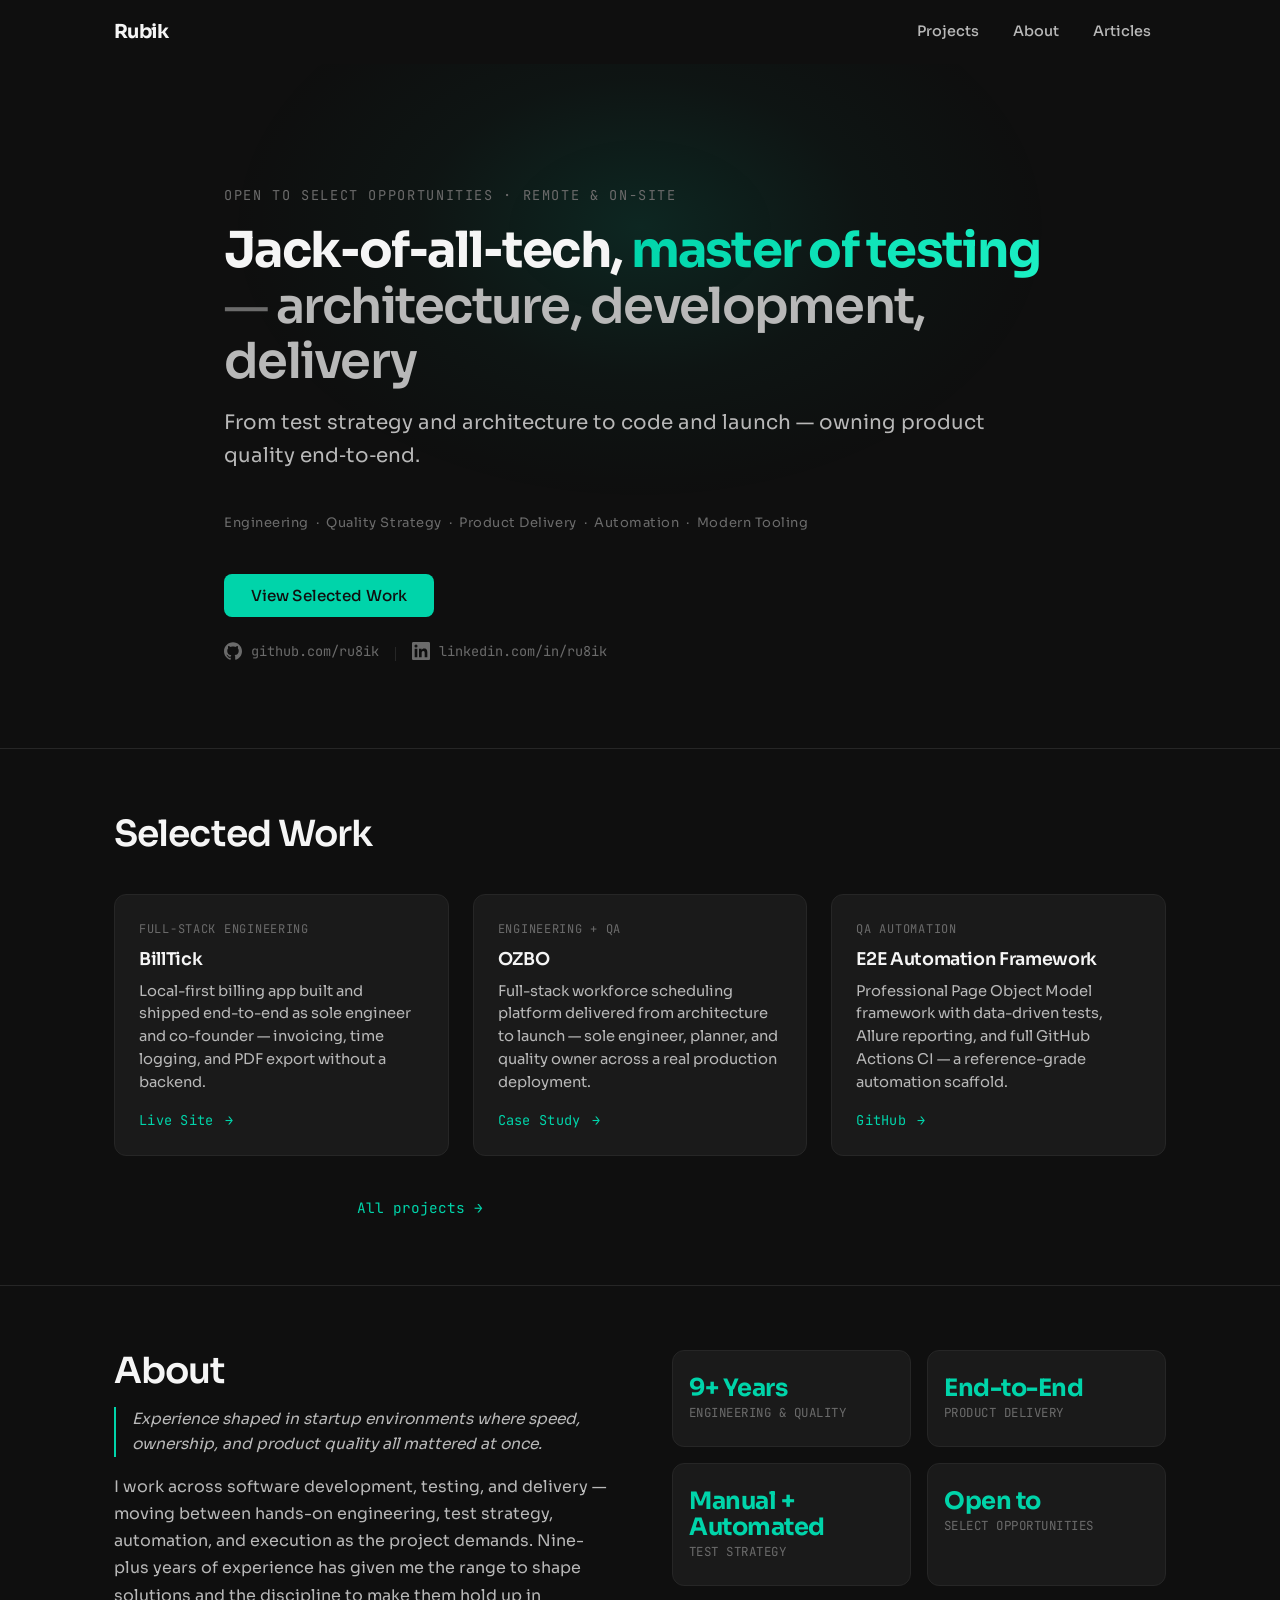
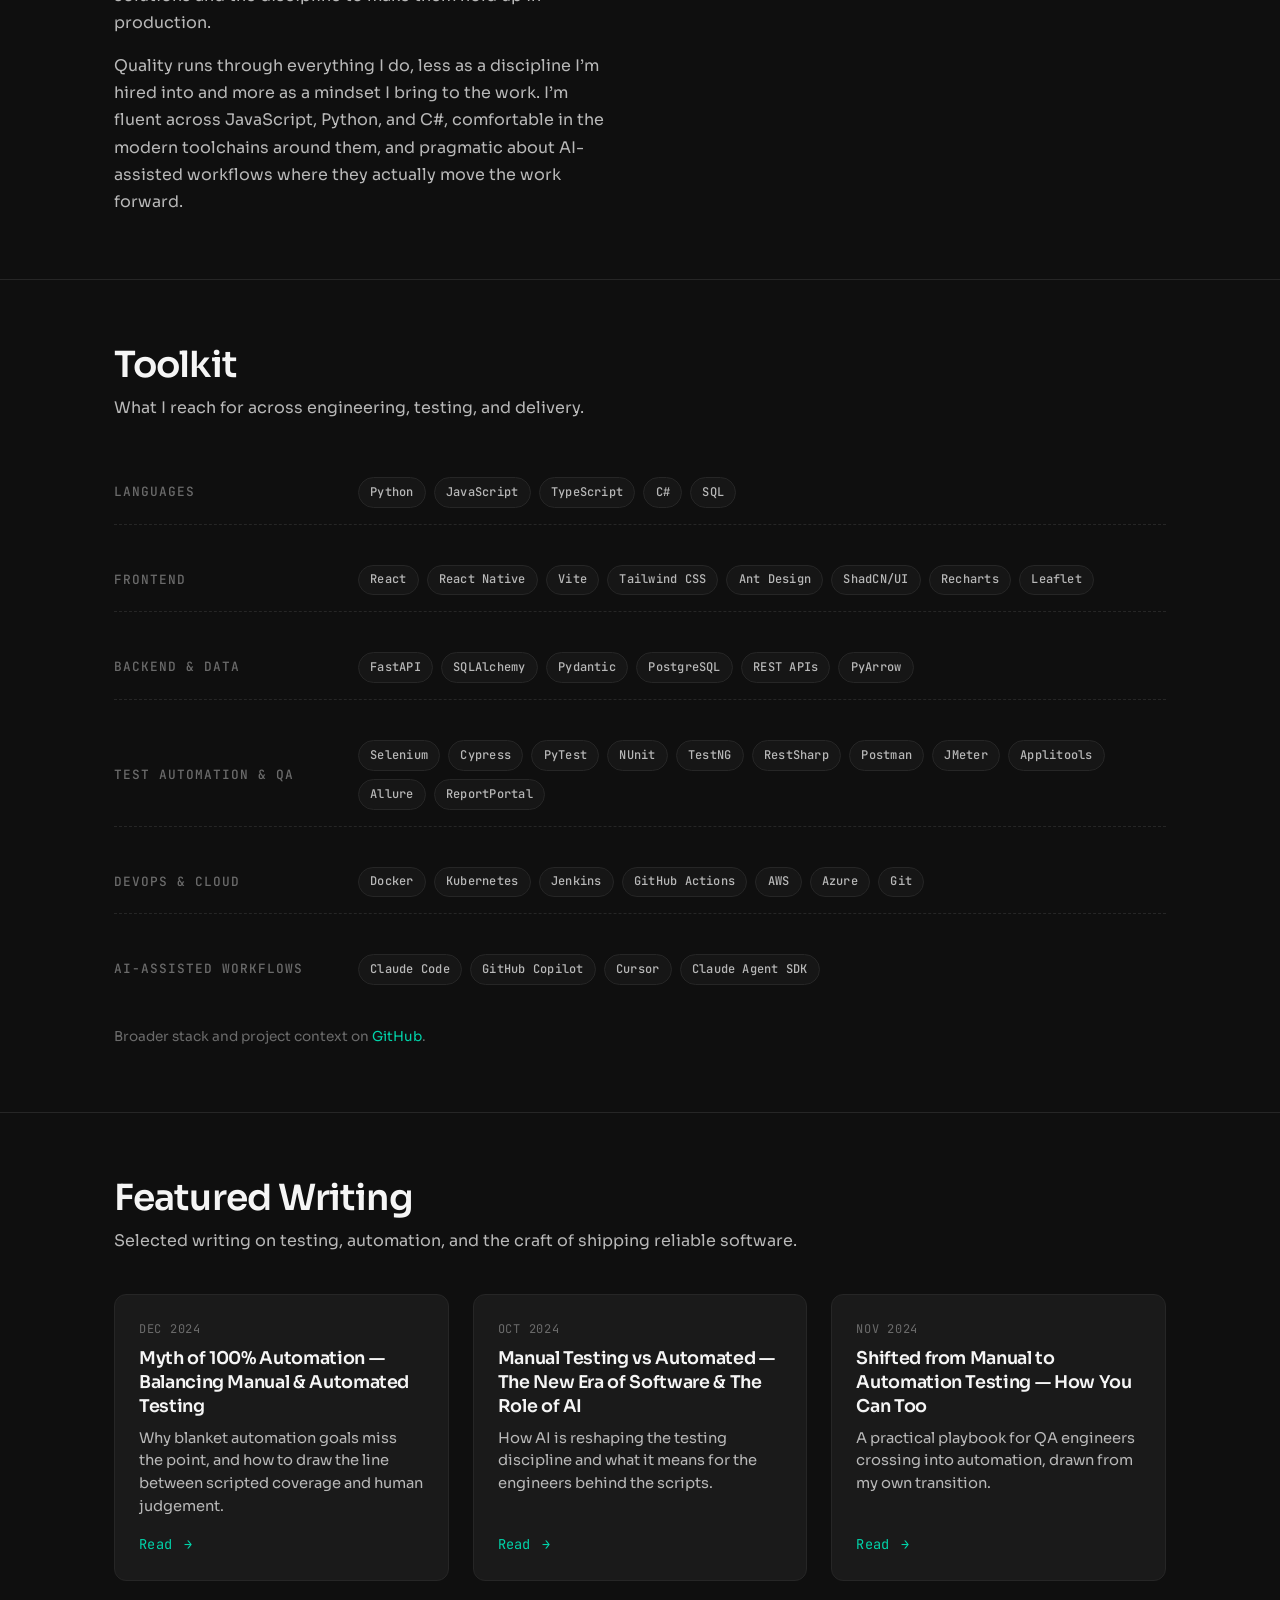
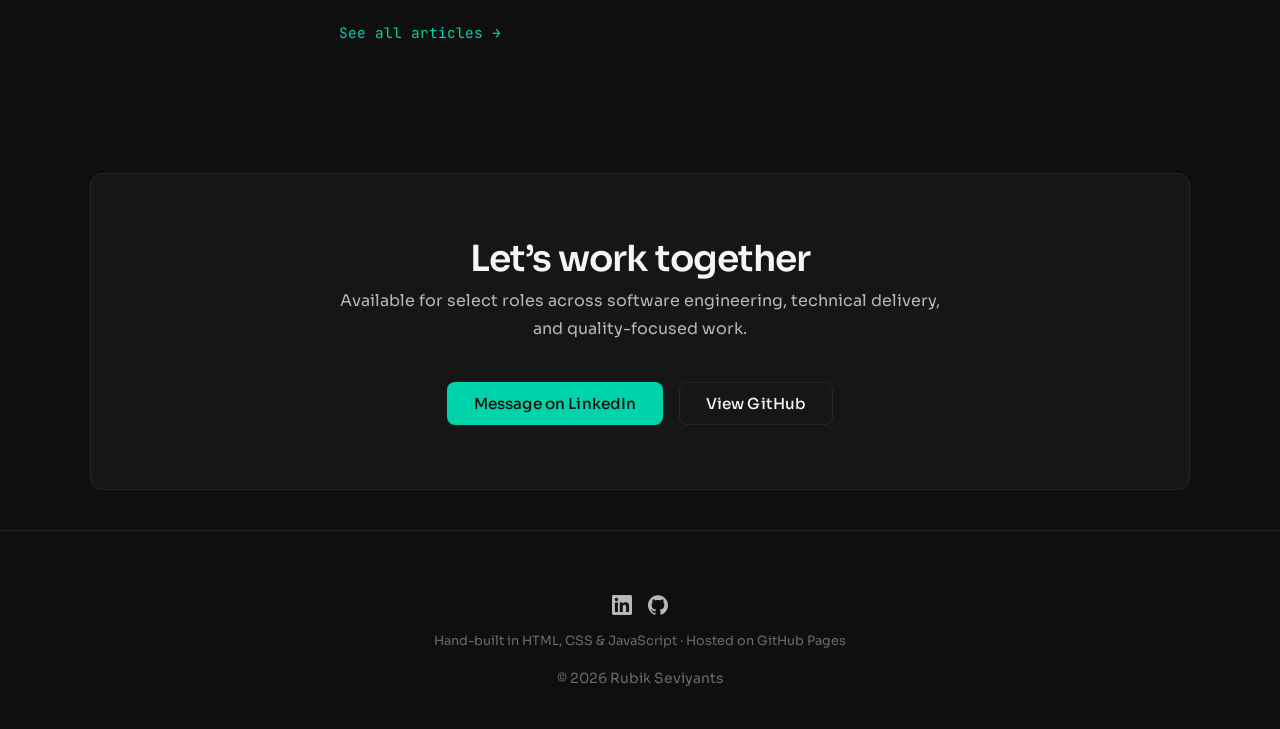
==== index.html @ 11b633e6 "Enhance hero section with accentuated titles and update project descriptions for clarity and consist" ====
<!DOCTYPE html>
<html lang="en">
<head>
  <meta charset="UTF-8">
  <meta name="viewport" content="width=device-width, initial-scale=1.0">
  <title>Rubik Seviyants — Software Engineer & QA Specialist</title>
  <meta name="description" content="Portfolio of Rubik Seviyants — Software Engineer and QA Specialist. Test automation, web development, CI/CD pipelines.">
  <meta name="keywords" content="software engineer, qa specialist, test automation, selenium, cypress, javascript, python, portfolio">
  <meta name="author" content="Rubik Seviyants">
  <link rel="canonical" href="https://www.ru8iks.com/">
  <link rel="icon" href="/favicon.ico" sizes="any">
  <link rel="icon" href="/favicon-32x32.png" type="image/png" sizes="32x32">
  <link rel="icon" href="/favicon-16x16.png" type="image/png" sizes="16x16">
  <link rel="apple-touch-icon" href="/apple-touch-icon.png">
  <link rel="manifest" href="/site.webmanifest">
  <meta property="og:type" content="website">
  <meta property="og:title" content="Rubik Seviyants — Software Engineer & QA Specialist">
  <meta property="og:description" content="Portfolio of Rubik Seviyants — Software Engineer and QA Specialist. Test automation, web development, CI/CD pipelines.">
  <meta property="og:url" content="https://www.ru8iks.com/">
  <meta property="og:site_name" content="Rubik Seviyants">
  <meta name="twitter:card" content="summary">
  <meta name="twitter:title" content="Rubik Seviyants — Software Engineer & QA Specialist">
  <meta name="twitter:description" content="Portfolio of Rubik Seviyants — Software Engineer and QA Specialist. Test automation, web development, CI/CD pipelines.">
  <link rel="preconnect" href="https://fonts.googleapis.com">
  <link rel="preconnect" href="https://fonts.gstatic.com" crossorigin>
  <link rel="dns-prefetch" href="https://fonts.googleapis.com">
  <link rel="dns-prefetch" href="https://fonts.gstatic.com">
  <link href="https://fonts.googleapis.com/css2?family=Sora:wght@300;400;500;600;700&family=JetBrains+Mono:wght@400;500;600&display=swap" rel="stylesheet">
  <link rel="stylesheet" href="css/style.css">
  <link rel="stylesheet" href="css/nav.css">
  <link rel="stylesheet" href="css/home.css">
  <script async src="https://plausible.io/js/pa-4Ff__DM4iX466qX_lXiHa.js"></script>
  <script>window.plausible=window.plausible||function(){(plausible.q=plausible.q||[]).push(arguments)},plausible.init=plausible.init||function(i){plausible.o=i||{}};plausible.init()</script>
</head>
<body>
  <div id="nav-root"></div>

  <main>

    <!-- ============================================================
         1. HERO
         ============================================================ -->
    <section class="hero">
      <div class="container hero-inner">
        <p class="hero-eyebrow">OPEN TO SELECT OPPORTUNITIES &middot; REMOTE &amp; ON-SITE</p>
        <h1 class="hero-title">
          Jack&#8209;of&#8209;all&#8209;tech, <span class="hero-title-accent">master of testing</span>
          <span class="hero-amp">&mdash;</span>
          <span class="hero-title-dim">architecture, development, delivery</span>
        </h1>
        <p class="hero-subtitle">
          From test strategy and architecture to code and launch &mdash; owning product quality end&#8209;to&#8209;end.
        </p>

        <p class="hero-strip">
          Engineering &nbsp;&middot;&nbsp; Quality Strategy &nbsp;&middot;&nbsp; Product Delivery &nbsp;&middot;&nbsp; Automation &nbsp;&middot;&nbsp; Modern Tooling
        </p>

        <div class="hero-actions">
          <a href="projects.html" class="btn-primary">View Selected Work</a>
        </div>


        <ul class="hero-trust" role="list">
          <li>
            <a href="https://github.com/ru8ik" target="_blank" rel="noopener noreferrer" class="trust-link">
              <svg xmlns="http://www.w3.org/2000/svg" width="18" height="18" viewBox="0 0 24 24" fill="currentColor" aria-hidden="true"><path d="M12 .297c-6.63 0-12 5.373-12 12 0 5.303 3.438 9.8 8.205 11.385.6.113.82-.258.82-.577 0-.285-.01-1.04-.015-2.04-3.338.724-4.042-1.61-4.042-1.61C4.422 18.07 3.633 17.7 3.633 17.7c-1.087-.744.084-.729.084-.729 1.205.084 1.838 1.236 1.838 1.236 1.07 1.835 2.809 1.305 3.495.998.108-.776.417-1.305.76-1.605-2.665-.3-5.466-1.332-5.466-5.93 0-1.31.465-2.38 1.235-3.22-.135-.303-.54-1.523.105-3.176 0 0 1.005-.322 3.3 1.23.96-.267 1.98-.399 3-.405 1.02.006 2.04.138 3 .405 2.28-1.552 3.285-1.23 3.285-1.23.645 1.653.24 2.873.12 3.176.765.84 1.23 1.91 1.23 3.22 0 4.61-2.805 5.625-5.475 5.92.42.36.81 1.096.81 2.22 0 1.606-.015 2.896-.015 3.286 0 .315.21.69.825.57C20.565 22.092 24 17.592 24 12.297c0-6.627-5.373-12-12-12"/></svg>
              <span>github.com/ru8ik</span>
            </a>
          </li>
          <li class="trust-divider" aria-hidden="true"></li>
          <li>
            <a href="https://www.linkedin.com/in/ru8ik/" target="_blank" rel="noopener noreferrer" class="trust-link">
              <svg xmlns="http://www.w3.org/2000/svg" width="18" height="18" viewBox="0 0 24 24" fill="currentColor" aria-hidden="true"><path d="M20.447 20.452h-3.554v-5.569c0-1.328-.027-3.037-1.852-3.037-1.853 0-2.136 1.445-2.136 2.939v5.667H9.351V9h3.414v1.561h.046c.477-.9 1.637-1.85 3.37-1.85 3.601 0 4.267 2.37 4.267 5.455v6.286zM5.337 7.433a2.062 2.062 0 0 1-2.063-2.065 2.064 2.064 0 1 1 2.063 2.065zm1.782 13.019H3.555V9h3.564v11.452zM22.225 0H1.771C.792 0 0 .774 0 1.729v20.542C0 23.227.792 24 1.771 24h20.451C23.2 24 24 23.227 24 22.271V1.729C24 .774 23.2 0 22.222 0h.003z"/></svg>
              <span>linkedin.com/in/ru8ik</span>
            </a>
          </li>
        </ul>
      </div>
    </section>


    <!-- ============================================================
         2. SELECTED WORK
         ============================================================ -->
    <section class="selected-work section">
      <div class="container">
        <header class="section-header">
          <h2>Selected Work</h2>
        </header>

        <div class="work-cards">
          <article class="work-card card">
            <p class="article-date">Full-Stack Engineering</p>
            <h3 class="article-title">BillTick</h3>
            <p class="article-snippet">Local-first billing app built and shipped end-to-end as sole engineer and co-founder &mdash; invoicing, time logging, and PDF export without a backend.</p>
            <a class="article-link" href="https://www.billtick.co" target="_blank" rel="noopener noreferrer">Live Site <span aria-hidden="true">&rarr;</span></a>
          </article>

          <article class="work-card card">
            <p class="article-date">Engineering + QA</p>
            <h3 class="article-title">OZBO</h3>
            <p class="article-snippet">Full-stack workforce scheduling platform delivered from architecture to launch &mdash; sole engineer, planner, and quality owner across a real production deployment.</p>
            <a class="article-link" href="ozbo.html">Case Study <span aria-hidden="true">&rarr;</span></a>
          </article>

          <article class="work-card card">
            <p class="article-date">QA Automation</p>
            <h3 class="article-title">E2E Automation Framework</h3>
            <p class="article-snippet">Professional Page Object Model framework with data-driven tests, Allure reporting, and full GitHub Actions CI &mdash; a reference-grade automation scaffold.</p>
            <a class="article-link" href="https://github.com/ru8ik/e2e-automation-testing-framework" target="_blank" rel="noopener noreferrer">GitHub <span aria-hidden="true">&rarr;</span></a>
          </article>
        </div>

        <p class="articles-all">
          <a href="projects.html">All projects <span aria-hidden="true">&rarr;</span></a>
        </p>
      </div>
    </section>


    <!-- ============================================================
         3. ABOUT STRIP
         ============================================================ -->
    <section class="about-strip section">
      <div class="container about-grid">
        <div class="about-bio">
          <h2>About</h2>
          <blockquote class="about-callout">
            Experience shaped in startup environments where speed, ownership, and product quality all mattered at once.
          </blockquote>
          <p>
            I work across software development, testing, and delivery &mdash; moving between hands-on engineering,
            test strategy, automation, and execution as the project demands. Nine-plus years of experience has given
            me the range to shape solutions and the discipline to make them hold up in production.
          </p>
          <p>
            Quality runs through everything I do, less as a discipline I&rsquo;m hired into and more as a mindset I
            bring to the work. I&rsquo;m fluent across JavaScript, Python, and C#, comfortable in the modern
            toolchains around them, and pragmatic about AI-assisted workflows where they actually move the work forward.
          </p>
        </div>

        <div class="stats-grid" role="list">
          <article class="stat-card" role="listitem">
            <p class="stat-value">9+ Years</p>
            <p class="stat-label">Engineering &amp; Quality</p>
          </article>
          <article class="stat-card" role="listitem">
            <p class="stat-value">End-to-End</p>
            <p class="stat-label">Product Delivery</p>
          </article>
          <article class="stat-card" role="listitem">
            <p class="stat-value">Manual + Automated</p>
            <p class="stat-label">Test Strategy</p>
          </article>
          <article class="stat-card" role="listitem">
            <p class="stat-value">Open to</p>
            <p class="stat-label">Select opportunities</p>
          </article>
        </div>
      </div>
    </section>


    <!-- ============================================================
         3. SKILLS / TOOLKIT
         ============================================================ -->
    <section class="toolkit section">
      <div class="container">
        <header class="section-header">
          <h2>Toolkit</h2>
          <p class="section-lede">What I reach for across engineering, testing, and delivery.</p>
        </header>

        <div class="toolkit-rows">
          <div class="toolkit-row">
            <h3 class="toolkit-label">Languages</h3>
            <div class="toolkit-tags">
              <span class="tag">Python</span>
              <span class="tag">JavaScript</span>
              <span class="tag">TypeScript</span>
              <span class="tag">C#</span>
              <span class="tag">SQL</span>
            </div>
          </div>

          <div class="toolkit-row">
            <h3 class="toolkit-label">Frontend</h3>
            <div class="toolkit-tags">
              <span class="tag">React</span>
              <span class="tag">React Native</span>
              <span class="tag">Vite</span>
              <span class="tag">Tailwind CSS</span>
              <span class="tag">Ant Design</span>
              <span class="tag">ShadCN/UI</span>
              <span class="tag">Recharts</span>
              <span class="tag">Leaflet</span>
            </div>
          </div>

          <div class="toolkit-row">
            <h3 class="toolkit-label">Backend &amp; Data</h3>
            <div class="toolkit-tags">
              <span class="tag">FastAPI</span>
              <span class="tag">SQLAlchemy</span>
              <span class="tag">Pydantic</span>
              <span class="tag">PostgreSQL</span>
              <span class="tag">REST APIs</span>
              <span class="tag">PyArrow</span>
            </div>
          </div>

          <div class="toolkit-row">
            <h3 class="toolkit-label">Test Automation &amp; QA</h3>
            <div class="toolkit-tags">
              <span class="tag">Selenium</span>
              <span class="tag">Cypress</span>
              <span class="tag">PyTest</span>
              <span class="tag">NUnit</span>
              <span class="tag">TestNG</span>
              <span class="tag">RestSharp</span>
              <span class="tag">Postman</span>
              <span class="tag">JMeter</span>
              <span class="tag">Applitools</span>
              <span class="tag">Allure</span>
              <span class="tag">ReportPortal</span>
            </div>
          </div>

          <div class="toolkit-row">
            <h3 class="toolkit-label">DevOps &amp; Cloud</h3>
            <div class="toolkit-tags">
              <span class="tag">Docker</span>
              <span class="tag">Kubernetes</span>
              <span class="tag">Jenkins</span>
              <span class="tag">GitHub Actions</span>
              <span class="tag">AWS</span>
              <span class="tag">Azure</span>
              <span class="tag">Git</span>
            </div>
          </div>

          <div class="toolkit-row">
            <h3 class="toolkit-label">AI-Assisted Workflows</h3>
            <div class="toolkit-tags">
              <span class="tag">Claude Code</span>
              <span class="tag">GitHub Copilot</span>
              <span class="tag">Cursor</span>
              <span class="tag">Claude Agent SDK</span>
            </div>
          </div>
        </div>

        <p class="toolkit-note">
          Broader stack and project context on
          <a href="https://github.com/ru8ik" target="_blank" rel="noopener noreferrer">GitHub</a>.
        </p>
      </div>
    </section>


    <!-- ============================================================
         4. FEATURED ARTICLES
         ============================================================ -->
    <section class="articles-teaser section">
      <div class="container">
        <header class="section-header">
          <h2>Featured Writing</h2>
          <p class="section-lede">Selected writing on testing, automation, and the craft of shipping reliable software.</p>
        </header>

        <div class="articles-grid">
          <article class="article-card card">
            <p class="article-date">Dec 2024</p>
            <h3 class="article-title">Myth of 100% Automation &mdash; Balancing Manual &amp; Automated Testing</h3>
            <p class="article-snippet">
              Why blanket automation goals miss the point, and how to draw the line between scripted coverage and human judgement.
            </p>
            <a class="article-link" href="https://www.linkedin.com/pulse/myth-100-automation-balancing-manual-automated-seviyants-xrxcc/" target="_blank" rel="noopener noreferrer">
              Read <span aria-hidden="true">&rarr;</span>
            </a>
          </article>

          <article class="article-card card">
            <p class="article-date">Oct 2024</p>
            <h3 class="article-title">Manual Testing vs Automated &mdash; The New Era of Software &amp; The Role of AI</h3>
            <p class="article-snippet">
              How AI is reshaping the testing discipline and what it means for the engineers behind the scripts.
            </p>
            <a class="article-link" href="https://www.linkedin.com/pulse/manual-testing-automated-new-era-software-role-ai-seviyants-m3g1c/" target="_blank" rel="noopener noreferrer">
              Read <span aria-hidden="true">&rarr;</span>
            </a>
          </article>

          <article class="article-card card">
            <p class="article-date">Nov 2024</p>
            <h3 class="article-title">Shifted from Manual to Automation Testing &mdash; How You Can Too</h3>
            <p class="article-snippet">
              A practical playbook for QA engineers crossing into automation, drawn from my own transition.
            </p>
            <a class="article-link" href="https://www.linkedin.com/pulse/shifted-from-manual-automation-testing-how-you-can-too-seviyants-gbbpc/" target="_blank" rel="noopener noreferrer">
              Read <span aria-hidden="true">&rarr;</span>
            </a>
          </article>
        </div>

        <p class="articles-all">
          <a href="articles.html">See all articles <span aria-hidden="true">&rarr;</span></a>
        </p>
      </div>
    </section>


    <!-- ============================================================
         5. CONTACT / CTA
         ============================================================ -->
    <section class="contact-cta">
      <div class="container contact-inner">
        <h2 class="contact-title">Let&rsquo;s work together</h2>
        <p class="contact-subtitle">
          Available for select roles across software engineering, technical delivery, and quality-focused work.
        </p>
        <div class="contact-actions">
          <a href="https://www.linkedin.com/in/ru8ik/" target="_blank" rel="noopener noreferrer" class="btn-primary">Message on LinkedIn</a>
          <a href="https://github.com/ru8ik" target="_blank" rel="noopener noreferrer" class="btn-secondary">View GitHub</a>
        </div>
      </div>
    </section>

  </main>

  <div id="footer-root"></div>
  <div id="back-to-top-root"></div>

  <script src="js/components.js" defer></script>
</body>
</html>
---- css/style.css ----
/* =============================================================
   PORTFOLIO — DESIGN SYSTEM
   Foundation styles. Page-specific components live in later phases.
   ============================================================= */

/* -------------------------------------------------------------
   GOOGLE FONTS — paste this block into the <head> of every HTML
   page (replaces the previous Roboto link):

   <link rel="preconnect" href="https://fonts.googleapis.com">
   <link rel="preconnect" href="https://fonts.gstatic.com" crossorigin>
   <link href="https://fonts.googleapis.com/css2?family=Sora:wght@300;400;500;600;700&family=JetBrains+Mono:wght@400;500;600&display=swap" rel="stylesheet">
   ------------------------------------------------------------- */


/* =============================================================
   1. DESIGN TOKENS
   ============================================================= */
:root {
    /* — Color: surfaces — */
    --bg-primary:    #0f0f0f;   /* page background */
    --bg-secondary:  #161616;   /* nav, subtle wells */
    --bg-card:       #1a1a1a;   /* cards, panels */

    /* — Color: text — */
    --text-primary:   #f5f5f5;
    --text-secondary: #b8b8b8;
    --text-muted:     #6b6b6b;

    /* — Color: accent (electric teal) — */
    --accent:       #00d4aa;
    --accent-hover: #1bf0c4;
    --accent-soft:  rgba(0, 212, 170, 0.12);

    /* — Color: lines — */
    --border:       #262626;
    --border-hover: #3a3a3a;

    /* — Typography — */
    --font-display: 'Sora', system-ui, -apple-system, BlinkMacSystemFont, sans-serif;
    --font-body:    'Sora', system-ui, -apple-system, BlinkMacSystemFont, sans-serif;
    --font-mono:    'JetBrains Mono', ui-monospace, 'SF Mono', Menlo, Consolas, monospace;

    /* — Spacing scale (4px base) — */
    --space-xs:  0.25rem;   /*  4px */
    --space-sm:  0.5rem;    /*  8px */
    --space-md:  1rem;      /* 16px */
    --space-lg:  1.5rem;    /* 24px */
    --space-xl:  2.5rem;    /* 40px */
    --space-2xl: 4rem;      /* 64px */

    /* — Radius — */
    --radius-sm: 4px;
    --radius-md: 8px;
    --radius-lg: 12px;

    /* — Motion — */
    --transition-fast: 150ms cubic-bezier(0.4, 0, 0.2, 1);
    --transition-base: 250ms cubic-bezier(0.4, 0, 0.2, 1);
}


/* =============================================================
   2. RESET (modern, minimal)
   ============================================================= */
*,
*::before,
*::after {
    box-sizing: border-box;
}

* {
    margin: 0;
    padding: 0;
}

html {
    -webkit-text-size-adjust: 100%;
    text-size-adjust: 100%;
    -moz-tab-size: 4;
    tab-size: 4;
    scroll-behavior: smooth;
}

html,
body {
    min-height: 100%;
}

body {
    line-height: 1.6;
    -webkit-font-smoothing: antialiased;
    -moz-osx-font-smoothing: grayscale;
    text-rendering: optimizeLegibility;
}

img,
picture,
video,
canvas,
svg {
    display: block;
    max-width: 100%;
    height: auto;
}

input,
button,
textarea,
select {
    font: inherit;
    color: inherit;
}

button {
    background: none;
    border: none;
    cursor: pointer;
}

ul,
ol {
    list-style: none;
}

p,
h1,
h2,
h3,
h4,
h5,
h6 {
    overflow-wrap: break-word;
}


/* =============================================================
   3. BASE TYPOGRAPHY
   ============================================================= */
body {
    font-family: var(--font-body);
    font-weight: 400;
    font-size: 16px;
    color: var(--text-primary);
    background-color: var(--bg-primary);
    animation: page-fade-in 0.6s ease-out both;
}

@keyframes page-fade-in {
    from { opacity: 0; transform: translateY(4px); }
    to   { opacity: 1; transform: translateY(0); }
}

h1, h2, h3, h4 {
    font-family: var(--font-display);
    font-weight: 600;
    line-height: 1.15;
    letter-spacing: -0.02em;
    color: var(--text-primary);
}

h1 {
    font-size: clamp(2.25rem, 5vw, 3.75rem);
    font-weight: 700;
    letter-spacing: -0.035em;
}

h2 {
    font-size: clamp(1.75rem, 3vw, 2.25rem);
    letter-spacing: -0.025em;
}

h3 {
    font-size: 1.375rem;
    font-weight: 600;
}

h4 {
    font-size: 1.125rem;
    font-weight: 500;
}

p {
    color: var(--text-secondary);
    line-height: 1.7;
    max-width: 68ch;
}

a {
    color: var(--accent);
    text-decoration: none;
    transition: color var(--transition-fast);
}

a:hover {
    color: var(--accent-hover);
}

a:focus-visible,
button:focus-visible {
    outline: 2px solid var(--accent);
    outline-offset: 3px;
    border-radius: var(--radius-sm);
}

code {
    font-family: var(--font-mono);
    font-size: 0.875em;
    background-color: var(--bg-secondary);
    color: var(--accent);
    padding: 0.15em 0.4em;
    border-radius: var(--radius-sm);
    border: 1px solid var(--border);
}

strong {
    color: var(--text-primary);
    font-weight: 600;
}

::selection {
    background-color: var(--accent);
    color: var(--bg-primary);
}

::-webkit-scrollbar {
    width: 10px;
    height: 10px;
}

::-webkit-scrollbar-track {
    background: var(--bg-primary);
}

::-webkit-scrollbar-thumb {
    background: var(--border-hover);
    border-radius: var(--radius-sm);
}

::-webkit-scrollbar-thumb:hover {
    background: var(--text-muted);
}


/* =============================================================
   4. UTILITY CLASSES
   ============================================================= */

/* — Layout — */
.container {
    width: 100%;
    max-width: 1100px;
    margin-inline: auto;
    padding-inline: var(--space-lg);
}

.section {
    padding-block: var(--space-2xl);
}

/* — Accessibility — */
.sr-only {
    position: absolute;
    width: 1px;
    height: 1px;
    padding: 0;
    margin: -1px;
    overflow: hidden;
    clip: rect(0, 0, 0, 0);
    white-space: nowrap;
    border: 0;
}

/* — Buttons — */
.btn-primary,
.btn-secondary {
    display: inline-flex;
    align-items: center;
    justify-content: center;
    gap: var(--space-sm);
    padding: 0.8rem 1.6rem;
    border-radius: var(--radius-md);
    font-family: var(--font-body);
    font-weight: 500;
    font-size: 0.95rem;
    letter-spacing: 0.01em;
    line-height: 1;
    cursor: pointer;
    text-decoration: none;
    white-space: nowrap;
    border: 1px solid transparent;
    transition:
        background-color var(--transition-base),
        color var(--transition-base),
        border-color var(--transition-base),
        transform var(--transition-base),
        box-shadow var(--transition-base);
}

.btn-primary {
    background-color: var(--accent);
    color: var(--bg-primary);
}

.btn-primary:hover {
    background-color: var(--accent-hover);
    color: var(--bg-primary);
    transform: translateY(-2px);
    box-shadow: 0 10px 28px -10px var(--accent);
}

.btn-primary:active {
    transform: translateY(0);
}

.btn-secondary {
    background-color: transparent;
    color: var(--text-primary);
    border-color: var(--border);
}

.btn-secondary:hover {
    color: var(--accent);
    border-color: var(--accent);
    transform: translateY(-2px);
    background-color: var(--accent-soft);
}

.btn-secondary:active {
    transform: translateY(0);
}

/* — Tag (tech stack pill) — */
.tag {
    display: inline-flex;
    align-items: center;
    gap: var(--space-xs);
    padding: 0.3rem 0.7rem;
    background-color: var(--bg-secondary);
    border: 1px solid var(--border);
    border-radius: 999px;
    font-family: var(--font-mono);
    font-size: 0.75rem;
    font-weight: 500;
    color: var(--text-secondary);
    letter-spacing: 0.02em;
    transition:
        color var(--transition-fast),
        border-color var(--transition-fast),
        background-color var(--transition-fast);
}

.tag:hover {
    color: var(--accent);
    border-color: var(--accent);
    background-color: var(--accent-soft);
}

/* — Card — */
.card {
    background-color: var(--bg-card);
    border: 1px solid var(--border);
    border-radius: var(--radius-lg);
    padding: var(--space-lg);
    transition:
        transform var(--transition-base),
        border-color var(--transition-base),
        box-shadow var(--transition-base);
}

.card:hover {
    transform: translateY(-4px);
    border-color: var(--border-hover);
    box-shadow: 0 16px 40px -20px rgba(0, 0, 0, 0.7);
}

/* — Badge (status indicators) — */
.badge {
    display: inline-flex;
    align-items: center;
    gap: 0.4rem;
    padding: 0.25rem 0.65rem;
    border-radius: var(--radius-sm);
    font-family: var(--font-mono);
    font-size: 0.7rem;
    font-weight: 500;
    letter-spacing: 0.06em;
    text-transform: uppercase;
    background-color: var(--bg-secondary);
    color: var(--text-secondary);
    border: 1px solid var(--border);
    line-height: 1;
}

.badge--live {
    color: var(--accent);
    border-color: rgba(0, 212, 170, 0.4);
    background-color: var(--accent-soft);
}

.badge--live::before {
    content: '';
    width: 6px;
    height: 6px;
    border-radius: 50%;
    background-color: var(--accent);
    box-shadow: 0 0 8px var(--accent);
}

.badge--progress {
    color: #f5a623;
    border-color: rgba(245, 166, 35, 0.4);
    background-color: rgba(245, 166, 35, 0.08);
}

.badge--year {
    color: var(--text-muted);
}


/* =============================================================
   5. RESPONSIVE — GLOBAL
   ============================================================= */

/* Tablet (641–1024px): tighten container padding */
@media (max-width: 1024px) {
  .container {
    padding-inline: var(--space-lg);
  }
}

/* Mobile (≤640px) */
@media (max-width: 640px) {
  .container {
    padding-inline: var(--space-md); /* 16px */
  }

  /* h1 uses clamp(2.25rem, 5vw, 3.75rem) — the vw value already
     scales the heading down ~20–40% at narrow viewports. */
  h1 {
    letter-spacing: -0.03em;
  }

  /* Buttons go full-width so they're easy to tap */
  .btn-primary,
  .btn-secondary {
    width: 100%;
    justify-content: center;
  }
}


/* =============================================================
   6. MOTION PREFERENCES
   ============================================================= */
@media (prefers-reduced-motion: reduce) {
    html {
        scroll-behavior: auto;
    }

    *,
    *::before,
    *::after {
        animation-duration: 0.01ms !important;
        animation-iteration-count: 1 !important;
        transition-duration: 0.01ms !important;
    }
}
---- css/nav.css ----
/* =============================================================
   SHARED NAVIGATION & FOOTER — nav.css
   Loaded on every page. Uses design tokens from style.css :root.
   ============================================================= */

/* --- Fixed nav body offset --- */
body.has-nav {
  padding-top: 64px;
}


/* =============================================================
   SITE HEADER
   ============================================================= */
.site-header {
  position: fixed;
  top: 0;
  left: 0;
  right: 0;
  z-index: 200;
  transition:
    background-color var(--transition-base),
    border-color var(--transition-base);
  border-bottom: 1px solid transparent;
}

.site-header.scrolled {
  background-color: rgba(22, 22, 22, 0.92);
  backdrop-filter: saturate(180%) blur(14px);
  -webkit-backdrop-filter: saturate(180%) blur(14px);
  border-bottom-color: var(--border);
}

.nav-inner {
  display: flex;
  align-items: center;
  justify-content: space-between;
  height: 64px;
}

/* --- Brand / Logo --- */
.nav-brand {
  font-family: var(--font-display);
  font-size: 1.2rem;
  font-weight: 700;
  letter-spacing: -0.03em;
  color: var(--text-primary);
  text-decoration: none;
  flex-shrink: 0;
  transition: color var(--transition-fast);
}

.nav-brand:hover {
  color: var(--accent);
}

/* --- Nav links list --- */
.nav-menu {
  display: flex;
  align-items: center;
  gap: var(--space-xs);
  list-style: none;
  margin: 0;
  padding: 0;
}

.nav-link {
  display: inline-flex;
  align-items: center;
  padding: 0.5rem 0.875rem;
  border-radius: var(--radius-md);
  font-size: 0.9rem;
  font-weight: 500;
  color: var(--text-secondary);
  text-decoration: none;
  border: 1px solid transparent;
  transition:
    color var(--transition-fast),
    background-color var(--transition-fast),
    border-color var(--transition-fast);
}

.nav-link:hover,
.nav-link[aria-current="page"] {
  color: var(--text-primary);
  background-color: var(--bg-card);
  border-color: var(--border);
}

.nav-link:focus-visible {
  outline: 2px solid var(--accent);
  outline-offset: 3px;
}

/* --- Hamburger toggle (hidden on desktop) --- */
.nav-toggle {
  display: none;
  flex-direction: column;
  justify-content: center;
  align-items: center;
  gap: 5px;
  width: 40px;
  height: 40px;
  padding: 8px;
  background: none;
  border: 1px solid var(--border);
  border-radius: var(--radius-md);
  cursor: pointer;
  flex-shrink: 0;
  transition: border-color var(--transition-fast);
}

.nav-toggle:hover {
  border-color: var(--border-hover);
}

.nav-toggle .bar {
  display: block;
  width: 18px;
  height: 2px;
  background-color: var(--text-secondary);
  border-radius: 2px;
  pointer-events: none;
  transition:
    transform var(--transition-base),
    opacity var(--transition-fast);
}

.nav-toggle[aria-expanded="true"] .bar:nth-child(1) { transform: translateY(7px) rotate(45deg); }
.nav-toggle[aria-expanded="true"] .bar:nth-child(2) { opacity: 0; }
.nav-toggle[aria-expanded="true"] .bar:nth-child(3) { transform: translateY(-7px) rotate(-45deg); }

/* --- Tablet: tighten link spacing so the row doesn't overflow --- */
@media (max-width: 1024px) {
  .nav-link {
    padding: 0.4rem 0.6rem;
    font-size: 0.85rem;
  }
}

/* --- Mobile layout --- */
@media (max-width: 640px) {
  .nav-toggle { display: flex; }

  .nav-menu {
    display: none;
    position: absolute;
    top: 100%;
    left: 0;
    right: 0;
    flex-direction: column;
    align-items: stretch;
    gap: var(--space-xs);
    padding: var(--space-sm) var(--space-lg) var(--space-md);
    background-color: var(--bg-secondary);
    border-bottom: 1px solid var(--border);
  }

  .nav-menu.is-open { display: flex; }

  .nav-link {
    padding: 0.75rem 1rem;
    border-color: var(--border);
    background-color: var(--bg-card);
  }
}


/* =============================================================
   SITE FOOTER
   ============================================================= */
.site-footer {
  padding: var(--space-2xl) 0 var(--space-xl);
  border-top: 1px solid var(--border);
}

.footer-inner {
  display: flex;
  flex-direction: column;
  align-items: center;
  gap: var(--space-md);
  text-align: center;
}

.footer-copy {
  font-size: 0.875rem;
  color: var(--text-muted);
  max-width: none;
  line-height: 1.5;
  margin: 0;
}

.footer-socials {
  display: flex;
  align-items: center;
  justify-content: center;
  gap: var(--space-md);
}

.footer-socials a {
  display: flex;
  align-items: center;
  color: var(--text-secondary);
  transition:
    color var(--transition-fast),
    transform var(--transition-fast);
}

.footer-socials a:hover {
  color: var(--accent);
  transform: translateY(-2px);
}

.footer-tagline {
  font-size: 0.8rem;
  color: var(--text-muted);
  max-width: none;
  margin: 0;
}


/* =============================================================
   BACK TO TOP BUTTON
   ============================================================= */
.back-to-top {
  position: fixed;
  bottom: var(--space-xl);
  right: var(--space-xl);
  z-index: 150;
  display: flex;
  align-items: center;
  justify-content: center;
  width: 44px;
  height: 44px;
  background-color: var(--bg-card);
  color: var(--text-secondary);
  border: 1px solid var(--border);
  border-radius: var(--radius-md);
  cursor: pointer;
  opacity: 0;
  pointer-events: none;
  transform: translateY(8px);
  transition:
    opacity var(--transition-base),
    transform var(--transition-base),
    color var(--transition-fast),
    border-color var(--transition-fast),
    background-color var(--transition-fast);
}

.back-to-top.visible {
  opacity: 1;
  pointer-events: auto;
  transform: translateY(0);
}

.back-to-top:hover {
  color: var(--accent);
  border-color: var(--accent);
  background-color: var(--accent-soft);
}

@media (max-width: 640px) {
  .back-to-top {
    bottom: var(--space-lg);
    right: var(--space-lg);
  }
}
---- css/home.css ----
/* =============================================================
   HOMEPAGE — home.css
   Page-specific styles. Uses tokens from style.css :root.
   ============================================================= */


/* =============================================================
   1. SHARED SECTION HEADER
   ============================================================= */
.section-header {
  margin-bottom: var(--space-xl);
}

.section-lede {
  margin-top: var(--space-sm);
  color: var(--text-secondary);
  font-size: 1rem;
}


/* =============================================================
   2. HERO
   ============================================================= */
.hero {
  position: relative;
  padding-block: clamp(4rem, 10vw, 7.5rem) clamp(3rem, 8vw, 5rem);
  overflow: hidden;
}

/* Subtle decorative glow behind the hero */
.hero::before {
  content: '';
  position: absolute;
  top: -20%;
  left: 50%;
  width: min(900px, 90%);
  height: 600px;
  transform: translateX(-50%);
  background: radial-gradient(
    ellipse at center,
    var(--accent-soft) 0%,
    rgba(0, 212, 170, 0.03) 35%,
    transparent 65%
  );
  pointer-events: none;
  z-index: 0;
}

.hero-inner {
  position: relative;
  z-index: 1;
  max-width: 880px;
}

.hero-eyebrow {
  font-family: var(--font-mono);
  font-size: 0.85rem;
  letter-spacing: 0.12em;
  text-transform: uppercase;
  color: var(--text-muted);
  margin-bottom: var(--space-md);
}

.hero-title {
  font-size: clamp(1.9rem, 4.2vw, 3.1rem);
  line-height: 1.12;
  letter-spacing: -0.035em;
  margin-bottom: var(--space-md);
}

.hero-title-accent {
  background: linear-gradient(120deg, var(--accent) 0%, var(--accent-hover) 100%);
  -webkit-background-clip: text;
  -webkit-text-fill-color: transparent;
  background-clip: text;
}

.hero-title-dim {
  color: var(--text-secondary);
  font-weight: 600;
}

.hero-amp {
  color: var(--text-muted);
  font-weight: 400;
}

.hero-accent {
  color: var(--accent);
}

.hero-subtitle {
  font-size: 1.25rem;
  line-height: 1.65;
  color: var(--text-secondary);
  max-width: 56ch;
  margin-bottom: var(--space-xl);
}

.hero-strip {
  font-size: 13px;
  color: var(--text-muted, rgba(255,255,255,0.4));
  letter-spacing: 0.04em;
  margin-top: 1.25rem;
  margin-bottom: 0;
}

.hero-actions {
  display: flex;
  flex-wrap: wrap;
  margin-top: var(--space-xl);
  margin-bottom: var(--space-lg);
}

.hero-proof {
  font-size: 0.82rem;
  color: var(--text-muted);
  letter-spacing: 0.02em;
  margin-top: 0;
  margin-bottom: var(--space-lg);
}

.hero-trust {
  display: flex;
  flex-wrap: wrap;
  align-items: center;
  gap: var(--space-md);
  margin: 0;
  padding: 0;
}

.trust-link {
  display: inline-flex;
  align-items: center;
  gap: 0.55rem;
  color: var(--text-muted);
  font-family: var(--font-mono);
  font-size: 0.85rem;
}

.trust-link:hover {
  color: var(--accent);
}

.trust-divider {
  width: 1px;
  height: 14px;
  background-color: var(--border);
}

@media (max-width: 640px) {
  .trust-divider { display: none; }
  .hero-trust    { gap: var(--space-sm); }
  /* Hero buttons already full-width via style.css global rule */
}


/* =============================================================
   3. SELECTED WORK
   ============================================================= */
.selected-work {
  border-top: 1px solid var(--border);
}

.work-cards {
  display: grid;
  grid-template-columns: repeat(3, 1fr);
  gap: var(--space-lg);
}

.work-card {
  display: flex;
  flex-direction: column;
  gap: var(--space-sm);
}

@media (max-width: 1024px) {
  .work-cards { grid-template-columns: repeat(2, 1fr); }
}

@media (max-width: 640px) {
  .work-cards { grid-template-columns: 1fr; }
}


/* =============================================================
   4. ABOUT STRIP
   ============================================================= */
.about-strip {
  border-top: 1px solid var(--border);
}

.about-grid {
  display: grid;
  grid-template-columns: 1fr 1fr;
  gap: var(--space-2xl);
  align-items: start;
}

.about-bio h2 {
  margin-bottom: var(--space-md);
}

.about-callout {
  border-left: 2px solid var(--accent);
  padding-left: var(--space-md);
  margin: var(--space-md) 0;
  color: var(--text-secondary);
  font-style: italic;
  font-size: 0.97rem;
  line-height: 1.6;
}

.about-bio p + p {
  margin-top: var(--space-md);
}

.stats-grid {
  display: grid;
  grid-template-columns: repeat(2, 1fr);
  gap: var(--space-md);
}

.stat-card {
  background-color: var(--bg-card);
  border: 1px solid var(--border);
  border-radius: var(--radius-lg);
  padding: var(--space-lg) var(--space-md);
  transition:
    border-color var(--transition-base),
    transform var(--transition-base);
}

.stat-card:hover {
  border-color: var(--border-hover);
  transform: translateY(-2px);
}

.stat-value {
  font-family: var(--font-display);
  font-size: 1.5rem;
  font-weight: 700;
  letter-spacing: -0.02em;
  color: var(--accent);
  margin-bottom: var(--space-xs);
  line-height: 1.1;
}

.stat-label {
  font-family: var(--font-mono);
  font-size: 0.78rem;
  color: var(--text-muted);
  letter-spacing: 0.04em;
  text-transform: uppercase;
  line-height: 1.3;
}

/* About strip: 2-col on tablet, 1-col on mobile */
@media (max-width: 1024px) {
  .about-grid {
    gap: var(--space-xl);
  }
}

@media (max-width: 640px) {
  .about-grid {
    grid-template-columns: 1fr;
  }
}

/* Stat cards stay 2×2 on mobile; collapse to 1-col only on very narrow phones */
@media (max-width: 480px) {
  .stats-grid { grid-template-columns: 1fr; }
}


/* =============================================================
   4. TOOLKIT
   ============================================================= */
.toolkit {
  border-top: 1px solid var(--border);
}

.toolkit-rows {
  display: flex;
  flex-direction: column;
  gap: var(--space-lg);
}

.toolkit-row {
  display: grid;
  grid-template-columns: 220px 1fr;
  gap: var(--space-lg);
  align-items: center;
  padding-block: var(--space-md);
  border-bottom: 1px dashed var(--border);
}

.toolkit-row:last-child {
  border-bottom: none;
}

.toolkit-label {
  font-family: var(--font-mono);
  font-size: 0.8rem;
  font-weight: 500;
  letter-spacing: 0.08em;
  text-transform: uppercase;
  color: var(--text-muted);
  margin: 0;
}

.toolkit-tags {
  display: flex;
  flex-wrap: wrap;
  gap: var(--space-sm);
}

.toolkit-note {
  margin-top: var(--space-lg);
  font-size: 0.85rem;
  color: var(--text-muted);
}

@media (max-width: 640px) {
  .toolkit-row {
    grid-template-columns: 1fr;
    gap: var(--space-sm);
  }
}


/* =============================================================
   5. ARTICLES TEASER
   ============================================================= */
.articles-teaser {
  border-top: 1px solid var(--border);
}

.articles-grid {
  display: grid;
  grid-template-columns: repeat(3, 1fr);
  gap: var(--space-lg);
}

.article-card {
  display: flex;
  flex-direction: column;
  gap: var(--space-sm);
}

.article-date {
  font-family: var(--font-mono);
  font-size: 0.75rem;
  color: var(--text-muted);
  letter-spacing: 0.06em;
  text-transform: uppercase;
}

.article-title {
  font-size: 1.1rem;
  line-height: 1.35;
  color: var(--text-primary);
}

.article-snippet {
  font-size: 0.92rem;
  color: var(--text-secondary);
  line-height: 1.55;
  flex-grow: 1;
}

.article-link {
  font-family: var(--font-mono);
  font-size: 0.85rem;
  color: var(--accent);
  letter-spacing: 0.02em;
  margin-top: var(--space-sm);
  align-self: flex-start;
}

.article-link:hover span {
  transform: translateX(3px);
}

.article-link span {
  display: inline-block;
  transition: transform var(--transition-fast);
  margin-left: 0.2rem;
}

.articles-all {
  margin-top: var(--space-xl);
  text-align: center;
  font-family: var(--font-mono);
  font-size: 0.9rem;
}

/* Article teaser: 3-col desktop → 2-col tablet → 1-col mobile */
@media (max-width: 1024px) {
  .articles-grid { grid-template-columns: repeat(2, 1fr); }
}

@media (max-width: 640px) {
  .articles-grid { grid-template-columns: 1fr; }
}


/* =============================================================
   6. CONTACT / CTA
   ============================================================= */
.contact-cta {
  margin-block: var(--space-2xl) var(--space-xl);
}

.contact-inner {
  background-color: var(--bg-secondary);
  border: 1px solid var(--border);
  border-radius: var(--radius-lg);
  padding: clamp(2.5rem, 6vw, 4rem) clamp(1.5rem, 4vw, 3rem);
  text-align: center;
  max-width: 1100px;
}

.contact-title {
  margin-bottom: var(--space-sm);
}

.contact-subtitle {
  color: var(--text-secondary);
  margin: 0 auto var(--space-xl);
  max-width: 52ch;
}

.contact-actions {
  display: flex;
  flex-wrap: wrap;
  justify-content: center;
  gap: var(--space-md);
}
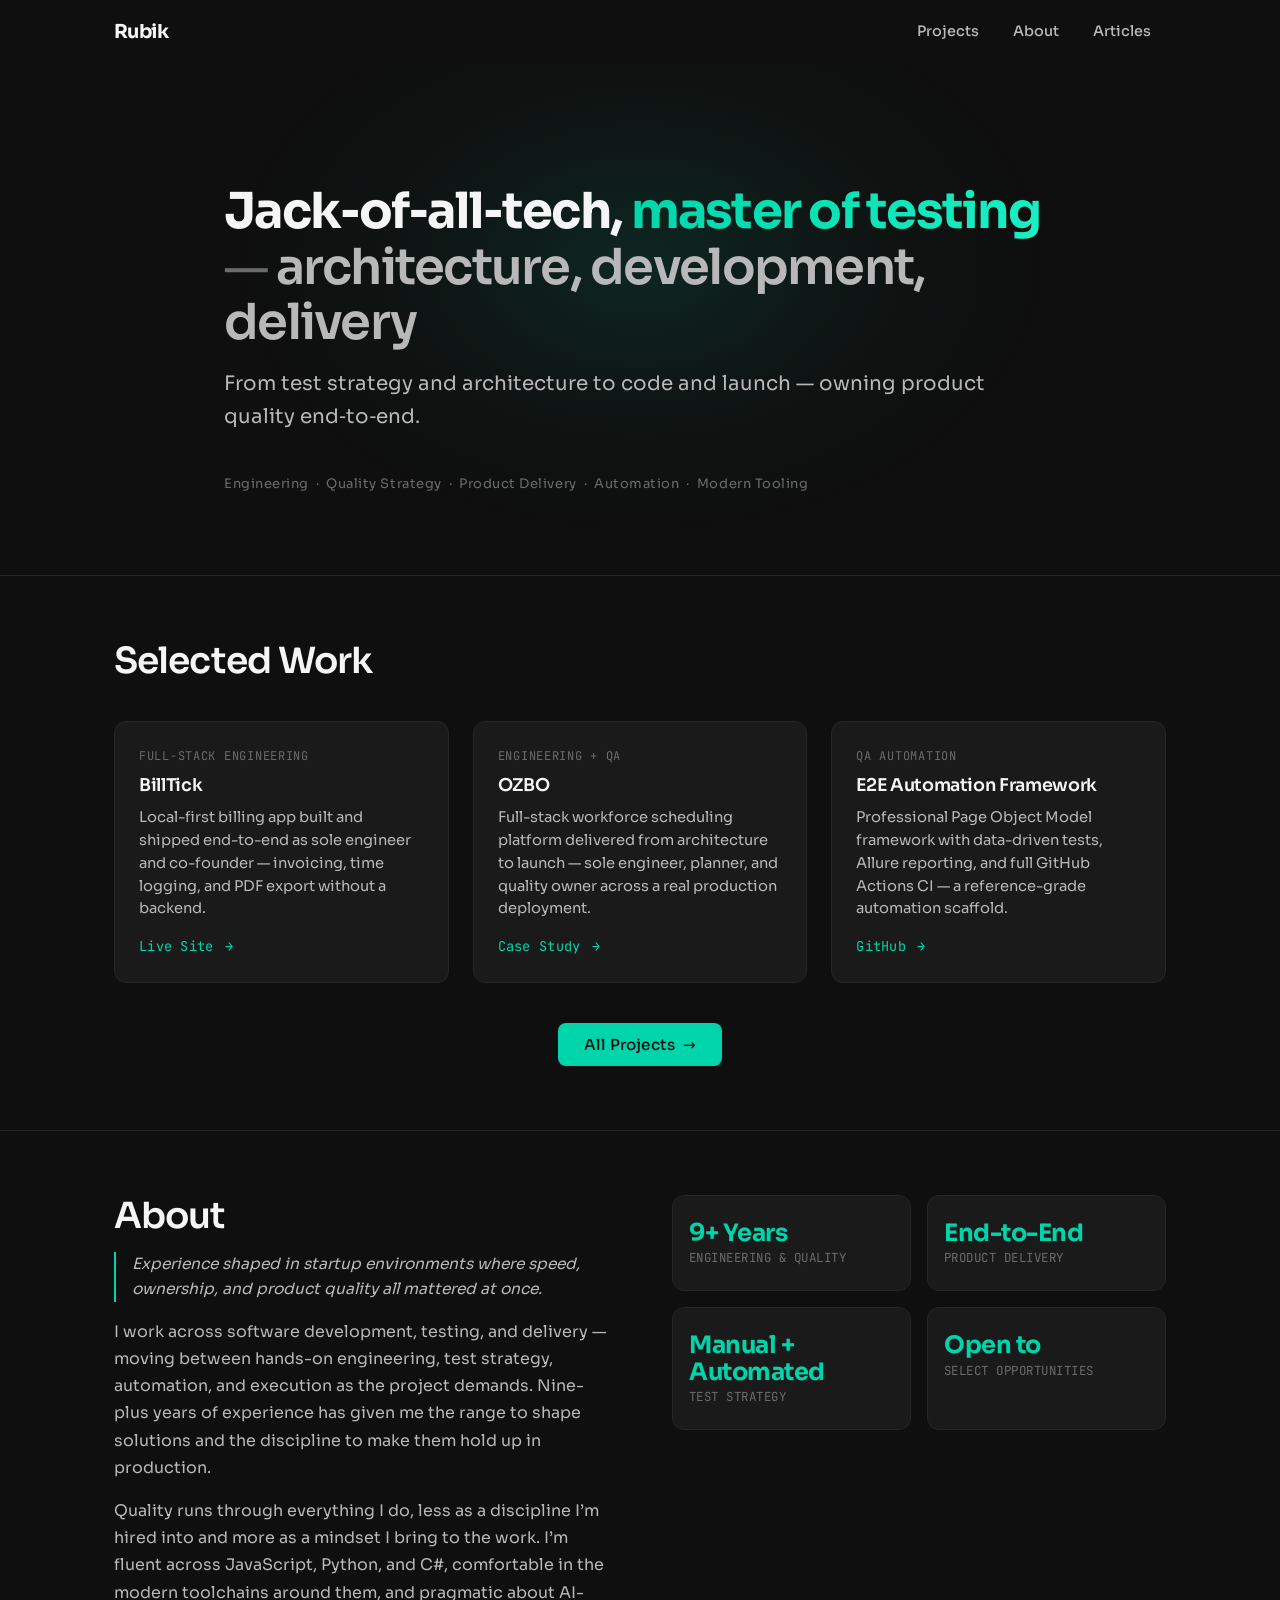
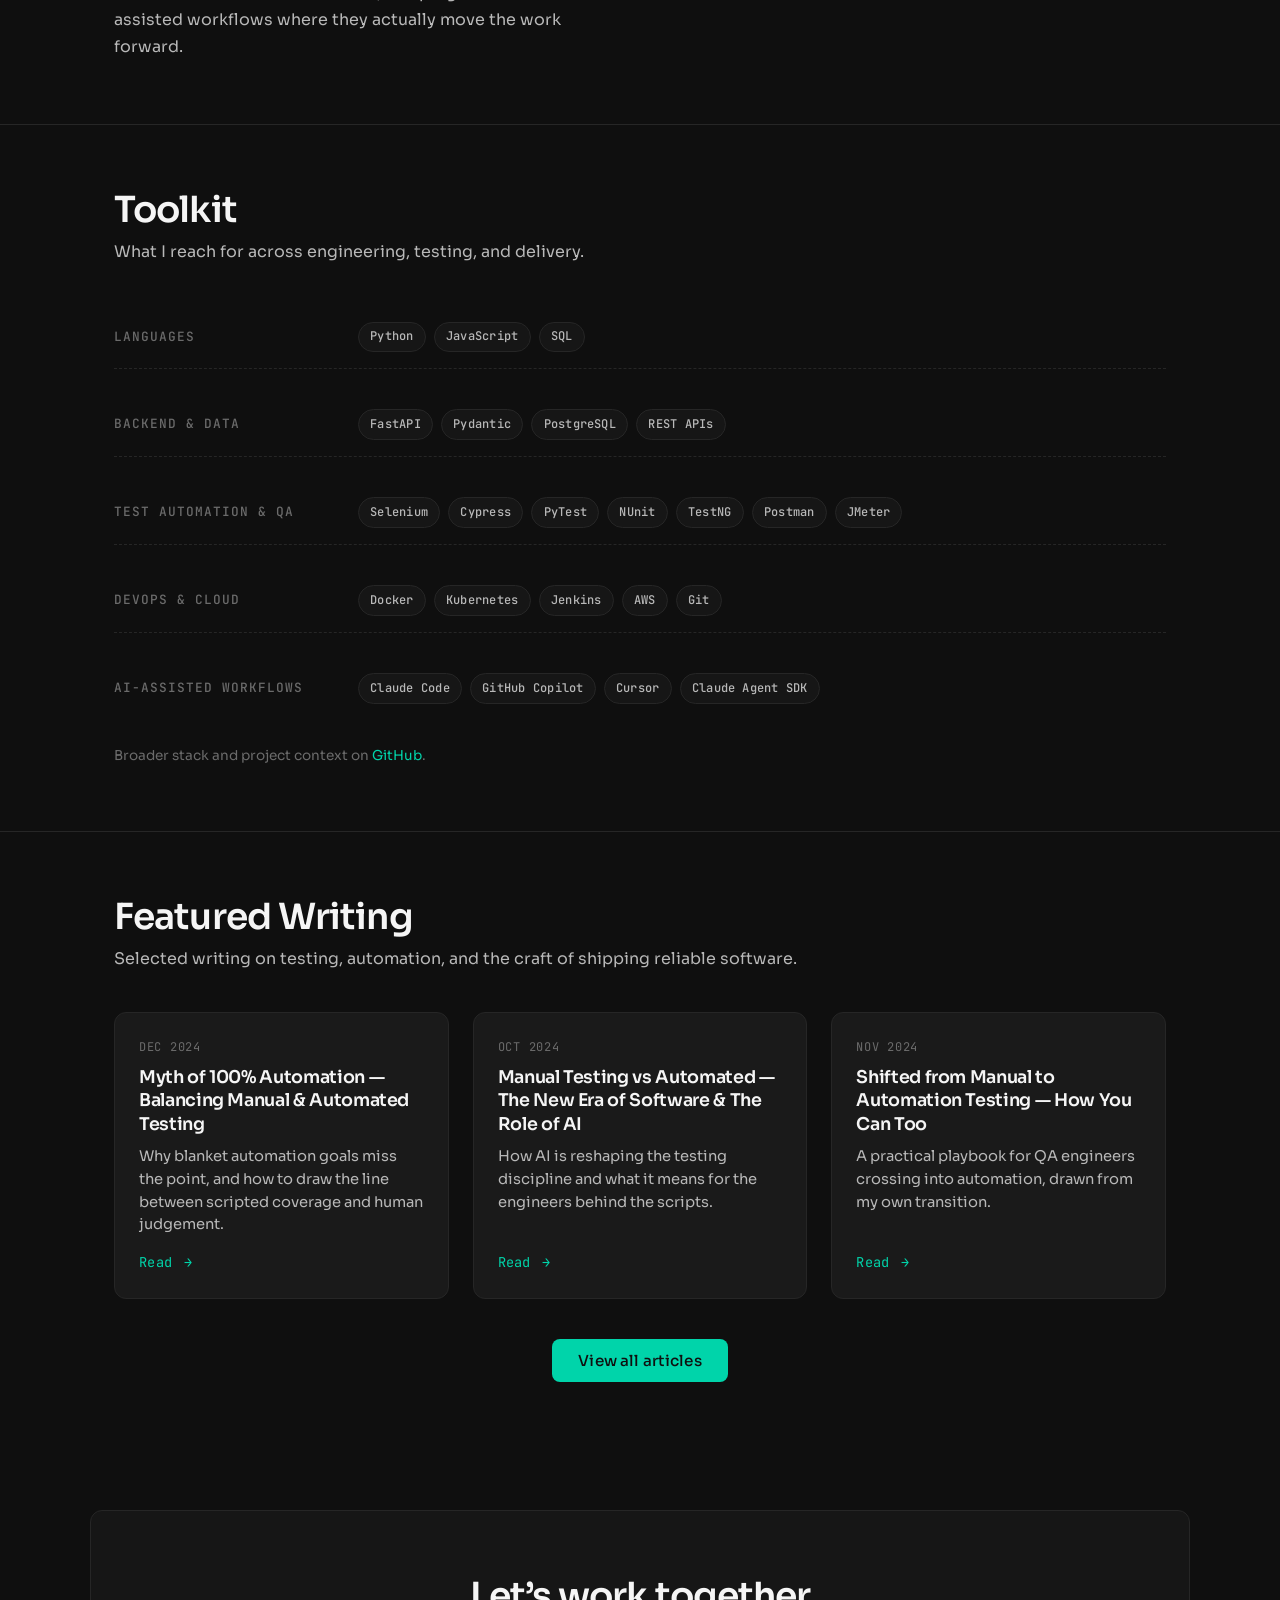
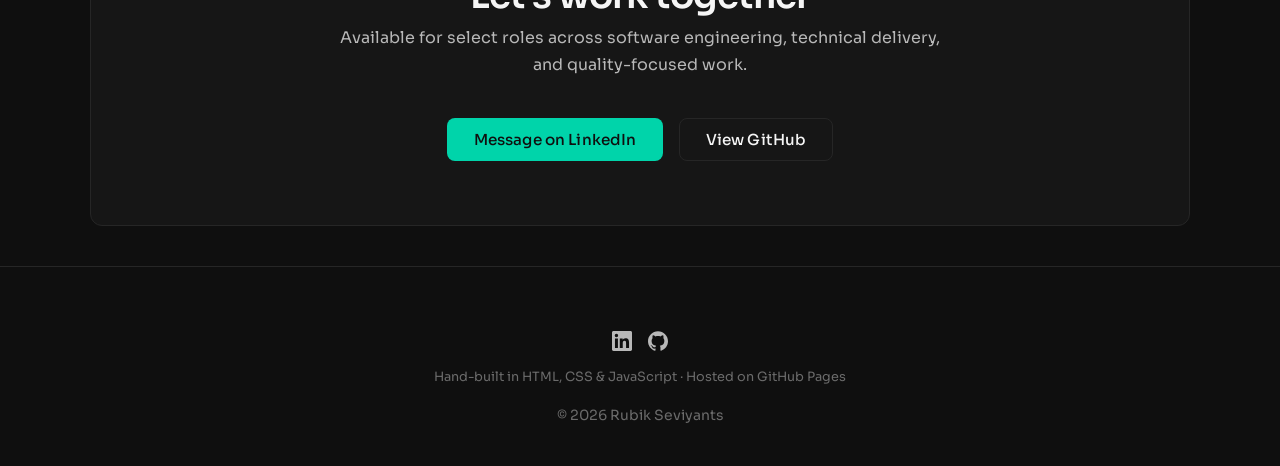
==== commit ae5eae61: "Refactor hero section by removing redundant elements and updating button styles for clarity" ====
--- a/index.html
+++ b/index.html
@@ -42,7 +42,6 @@
          ============================================================ -->
     <section class="hero">
       <div class="container hero-inner">
-        <p class="hero-eyebrow">OPEN TO SELECT OPPORTUNITIES &middot; REMOTE &amp; ON-SITE</p>
         <h1 class="hero-title">
           Jack&#8209;of&#8209;all&#8209;tech, <span class="hero-title-accent">master of testing</span>
           <span class="hero-amp">&mdash;</span>
@@ -56,26 +55,6 @@
           Engineering &nbsp;&middot;&nbsp; Quality Strategy &nbsp;&middot;&nbsp; Product Delivery &nbsp;&middot;&nbsp; Automation &nbsp;&middot;&nbsp; Modern Tooling
         </p>
 
-        <div class="hero-actions">
-          <a href="projects.html" class="btn-primary">View Selected Work</a>
-        </div>
-
-
-        <ul class="hero-trust" role="list">
-          <li>
-            <a href="https://github.com/ru8ik" target="_blank" rel="noopener noreferrer" class="trust-link">
-              <svg xmlns="http://www.w3.org/2000/svg" width="18" height="18" viewBox="0 0 24 24" fill="currentColor" aria-hidden="true"><path d="M12 .297c-6.63 0-12 5.373-12 12 0 5.303 3.438 9.8 8.205 11.385.6.113.82-.258.82-.577 0-.285-.01-1.04-.015-2.04-3.338.724-4.042-1.61-4.042-1.61C4.422 18.07 3.633 17.7 3.633 17.7c-1.087-.744.084-.729.084-.729 1.205.084 1.838 1.236 1.838 1.236 1.07 1.835 2.809 1.305 3.495.998.108-.776.417-1.305.76-1.605-2.665-.3-5.466-1.332-5.466-5.93 0-1.31.465-2.38 1.235-3.22-.135-.303-.54-1.523.105-3.176 0 0 1.005-.322 3.3 1.23.96-.267 1.98-.399 3-.405 1.02.006 2.04.138 3 .405 2.28-1.552 3.285-1.23 3.285-1.23.645 1.653.24 2.873.12 3.176.765.84 1.23 1.91 1.23 3.22 0 4.61-2.805 5.625-5.475 5.92.42.36.81 1.096.81 2.22 0 1.606-.015 2.896-.015 3.286 0 .315.21.69.825.57C20.565 22.092 24 17.592 24 12.297c0-6.627-5.373-12-12-12"/></svg>
-              <span>github.com/ru8ik</span>
-            </a>
-          </li>
-          <li class="trust-divider" aria-hidden="true"></li>
-          <li>
-            <a href="https://www.linkedin.com/in/ru8ik/" target="_blank" rel="noopener noreferrer" class="trust-link">
-              <svg xmlns="http://www.w3.org/2000/svg" width="18" height="18" viewBox="0 0 24 24" fill="currentColor" aria-hidden="true"><path d="M20.447 20.452h-3.554v-5.569c0-1.328-.027-3.037-1.852-3.037-1.853 0-2.136 1.445-2.136 2.939v5.667H9.351V9h3.414v1.561h.046c.477-.9 1.637-1.85 3.37-1.85 3.601 0 4.267 2.37 4.267 5.455v6.286zM5.337 7.433a2.062 2.062 0 0 1-2.063-2.065 2.064 2.064 0 1 1 2.063 2.065zm1.782 13.019H3.555V9h3.564v11.452zM22.225 0H1.771C.792 0 0 .774 0 1.729v20.542C0 23.227.792 24 1.771 24h20.451C23.2 24 24 23.227 24 22.271V1.729C24 .774 23.2 0 22.222 0h.003z"/></svg>
-              <span>linkedin.com/in/ru8ik</span>
-            </a>
-          </li>
-        </ul>
       </div>
     </section>
 
@@ -112,9 +91,9 @@
           </article>
         </div>
 
-        <p class="articles-all">
-          <a href="projects.html">All projects <span aria-hidden="true">&rarr;</span></a>
-        </p>
+        <div class="articles-all">
+          <a href="projects.html" class="btn-primary">All Projects <span aria-hidden="true">&rarr;</span></a>
+        </div>
       </div>
     </section>
 
@@ -179,35 +158,17 @@
             <div class="toolkit-tags">
               <span class="tag">Python</span>
               <span class="tag">JavaScript</span>
-              <span class="tag">TypeScript</span>
-              <span class="tag">C#</span>
               <span class="tag">SQL</span>
             </div>
           </div>
 
           <div class="toolkit-row">
-            <h3 class="toolkit-label">Frontend</h3>
-            <div class="toolkit-tags">
-              <span class="tag">React</span>
-              <span class="tag">React Native</span>
-              <span class="tag">Vite</span>
-              <span class="tag">Tailwind CSS</span>
-              <span class="tag">Ant Design</span>
-              <span class="tag">ShadCN/UI</span>
-              <span class="tag">Recharts</span>
-              <span class="tag">Leaflet</span>
-            </div>
-          </div>
-
-          <div class="toolkit-row">
             <h3 class="toolkit-label">Backend &amp; Data</h3>
             <div class="toolkit-tags">
               <span class="tag">FastAPI</span>
-              <span class="tag">SQLAlchemy</span>
               <span class="tag">Pydantic</span>
               <span class="tag">PostgreSQL</span>
               <span class="tag">REST APIs</span>
-              <span class="tag">PyArrow</span>
             </div>
           </div>
 
@@ -219,12 +180,8 @@
               <span class="tag">PyTest</span>
               <span class="tag">NUnit</span>
               <span class="tag">TestNG</span>
-              <span class="tag">RestSharp</span>
               <span class="tag">Postman</span>
               <span class="tag">JMeter</span>
-              <span class="tag">Applitools</span>
-              <span class="tag">Allure</span>
-              <span class="tag">ReportPortal</span>
             </div>
           </div>
 
@@ -234,9 +191,7 @@
               <span class="tag">Docker</span>
               <span class="tag">Kubernetes</span>
               <span class="tag">Jenkins</span>
-              <span class="tag">GitHub Actions</span>
               <span class="tag">AWS</span>
-              <span class="tag">Azure</span>
               <span class="tag">Git</span>
             </div>
           </div>
@@ -305,9 +260,9 @@
           </article>
         </div>
 
-        <p class="articles-all">
-          <a href="articles.html">See all articles <span aria-hidden="true">&rarr;</span></a>
-        </p>
+        <div class="articles-all">
+          <a href="articles.html" class="btn-primary">View all articles</a>
+        </div>
       </div>
     </section>
 
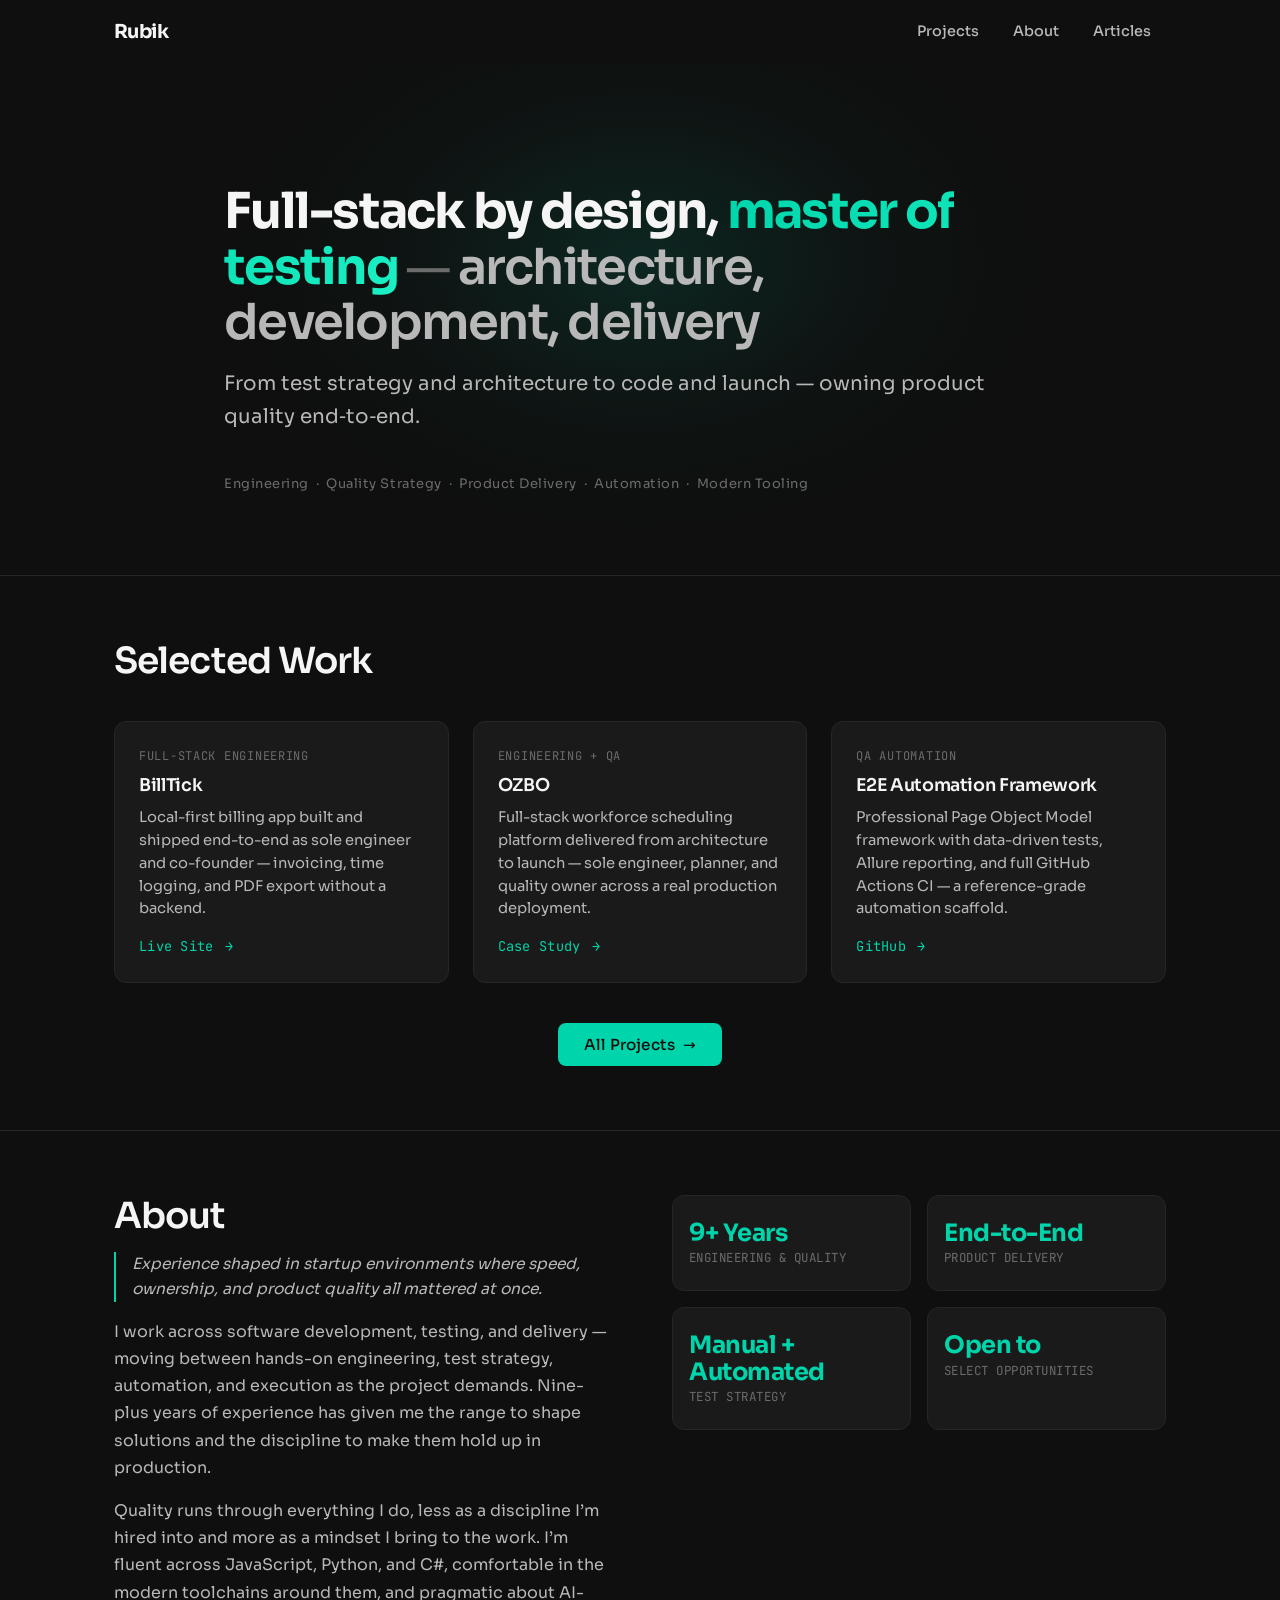
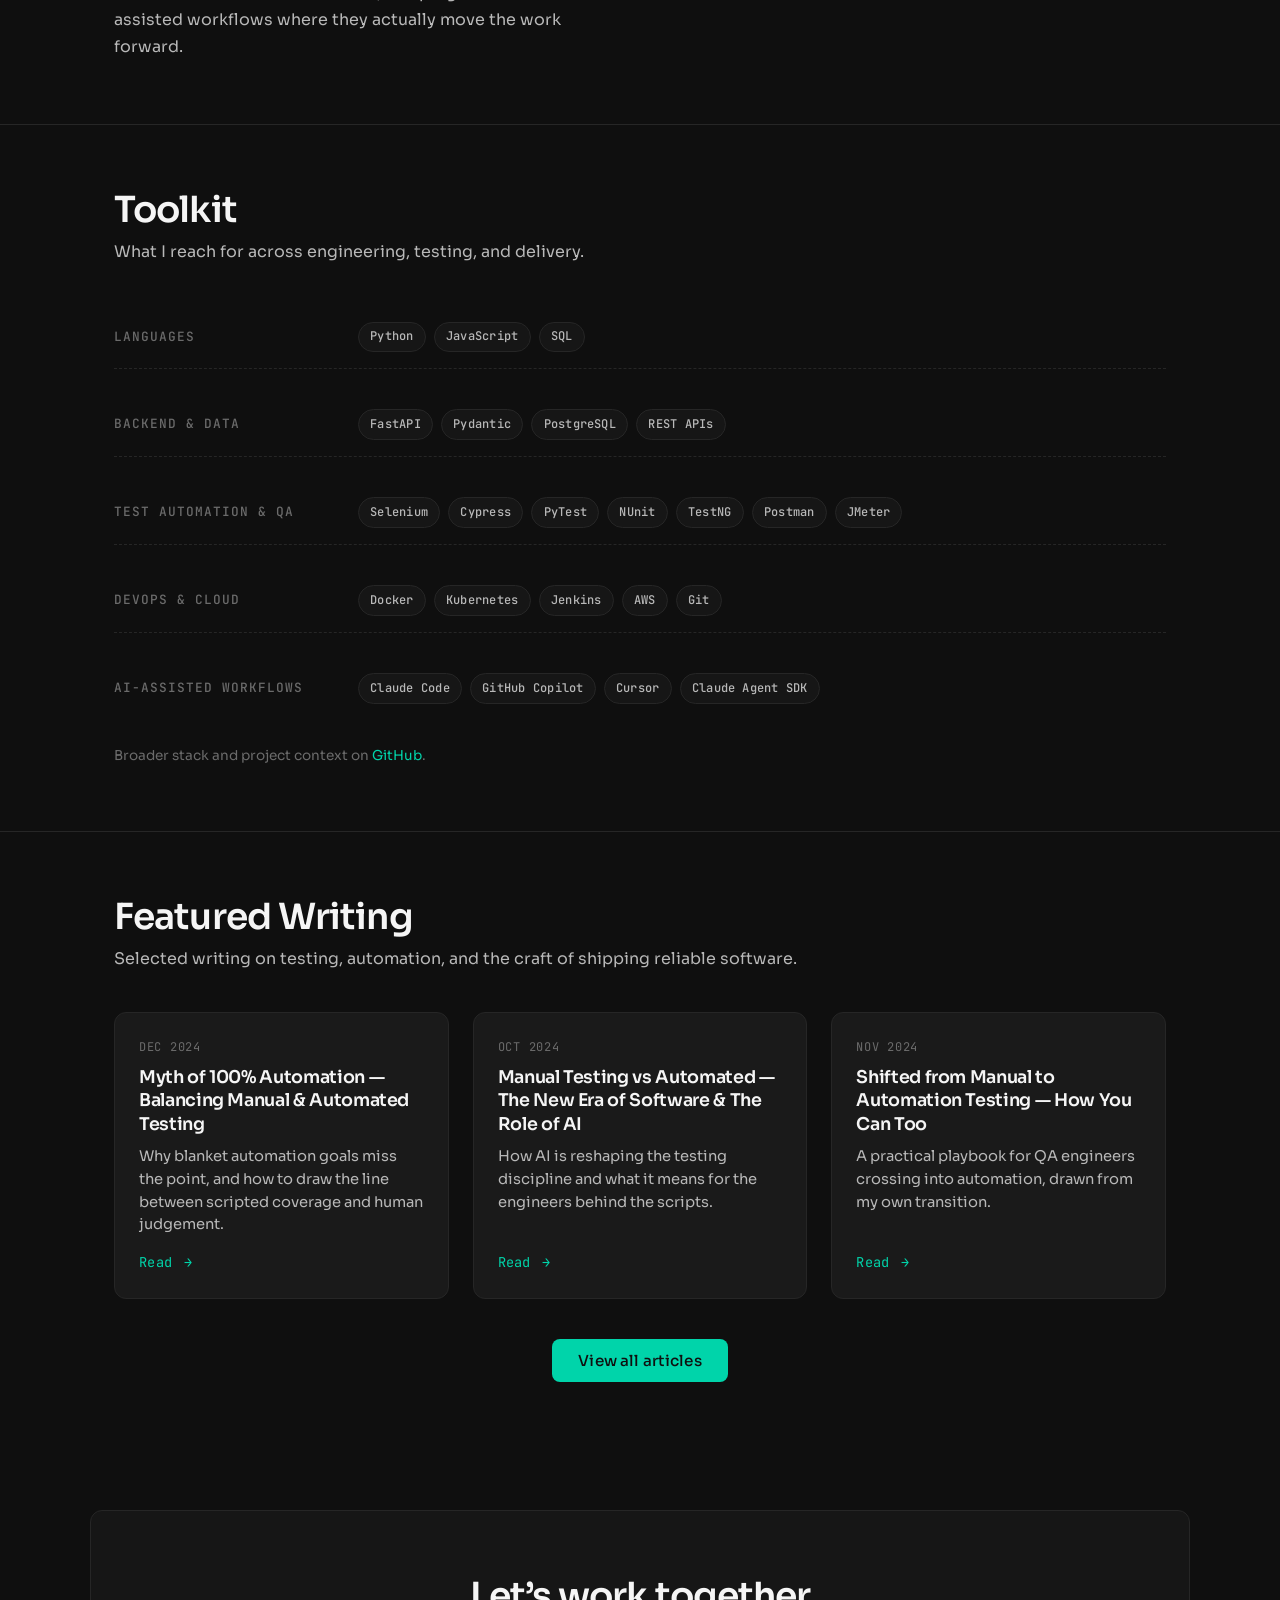
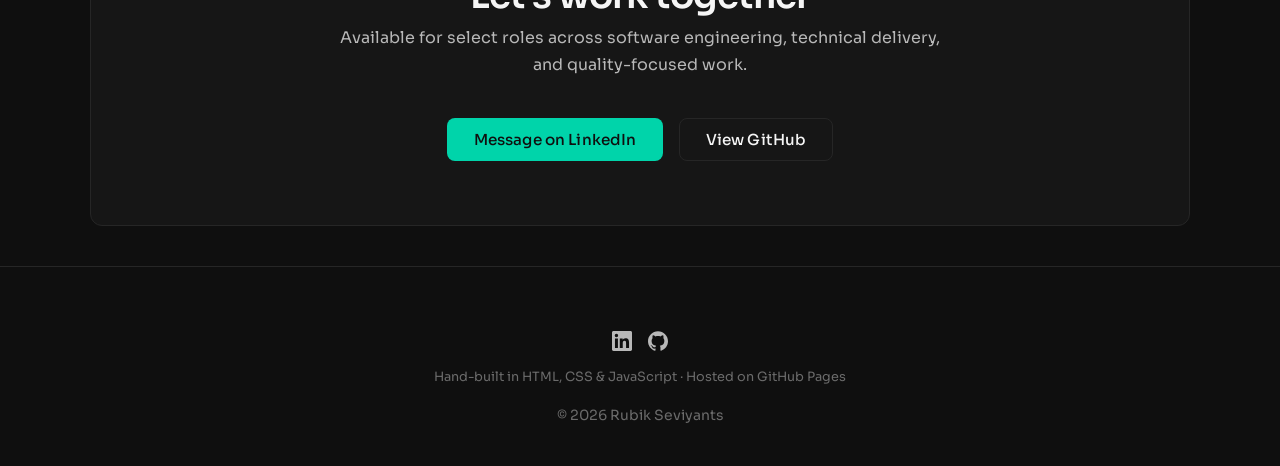
==== commit 0a3eb0d2: "Update hero section title for improved clarity and relevance" ====
--- a/index.html
+++ b/index.html
@@ -43,7 +43,7 @@
     <section class="hero">
       <div class="container hero-inner">
         <h1 class="hero-title">
-          Jack&#8209;of&#8209;all&#8209;tech, <span class="hero-title-accent">master of testing</span>
+          Full-stack by design, <span class="hero-title-accent">master of testing</span>
           <span class="hero-amp">&mdash;</span>
           <span class="hero-title-dim">architecture, development, delivery</span>
         </h1>
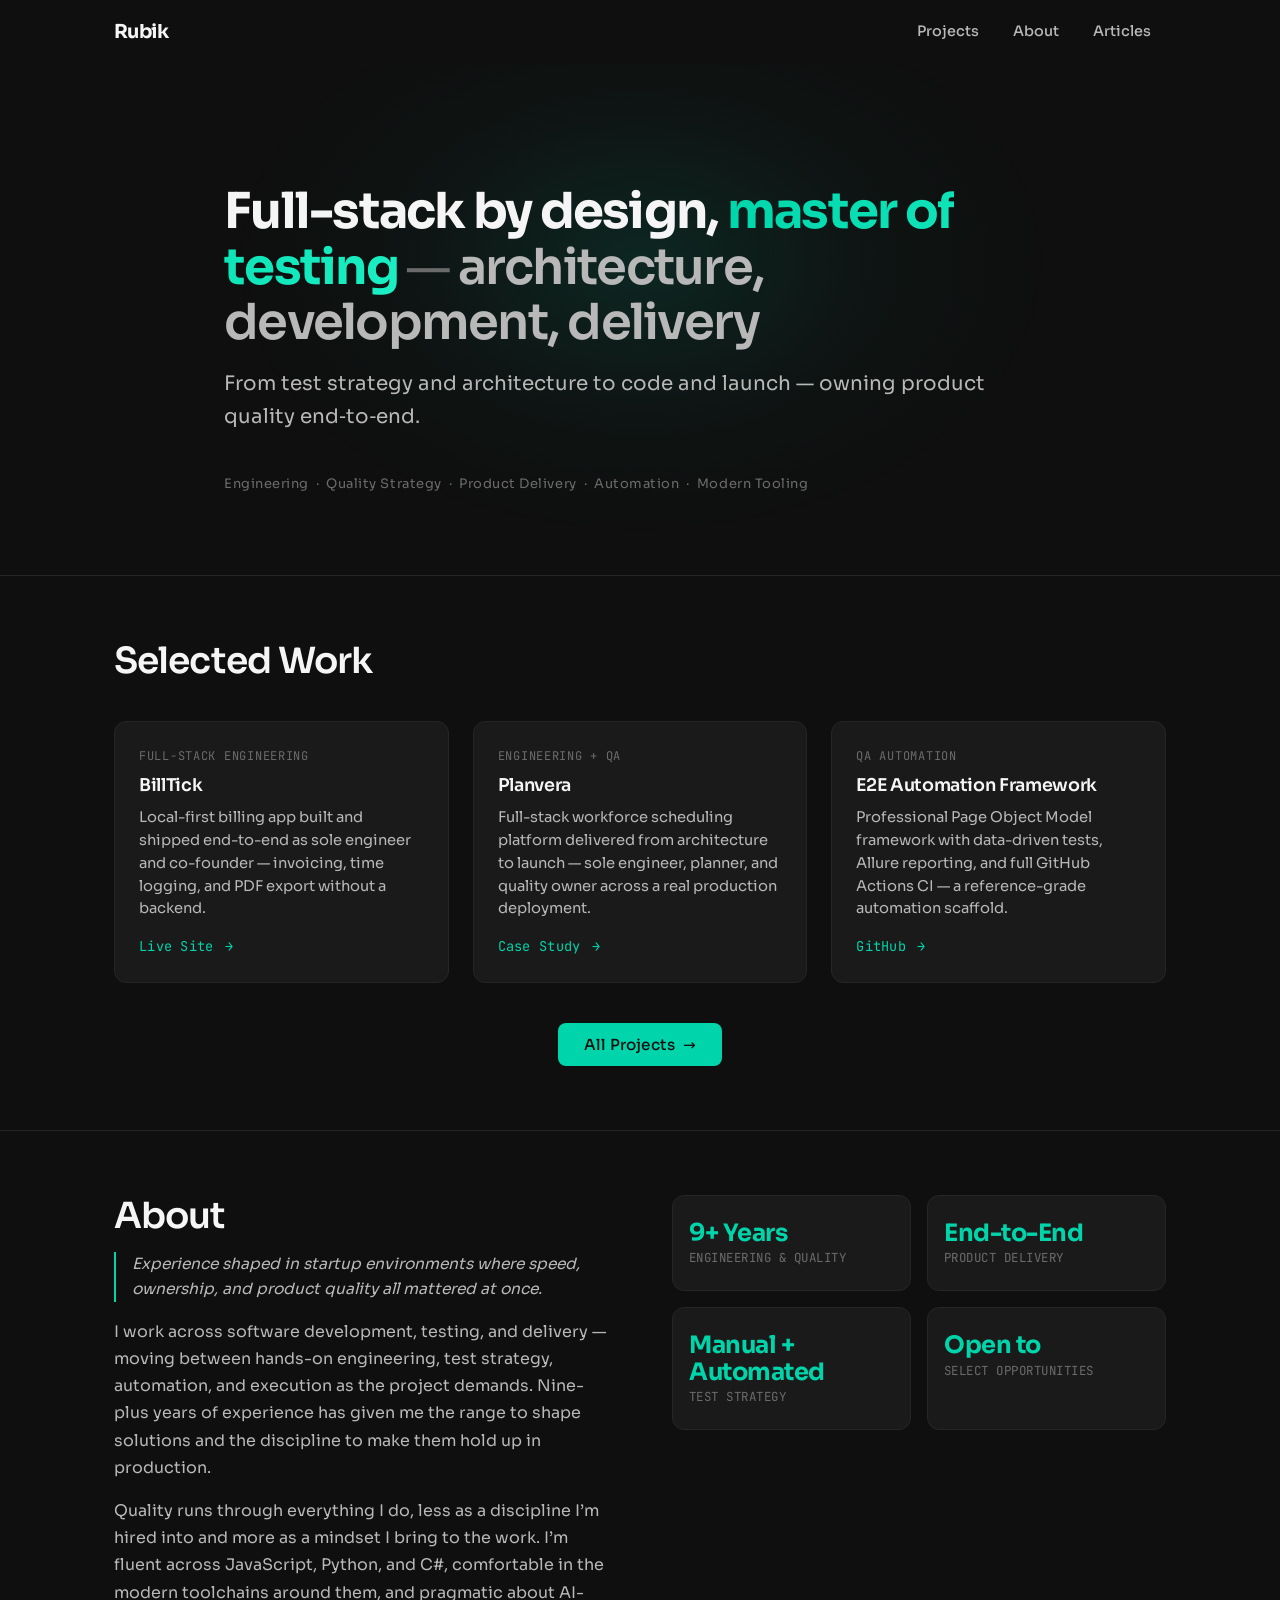
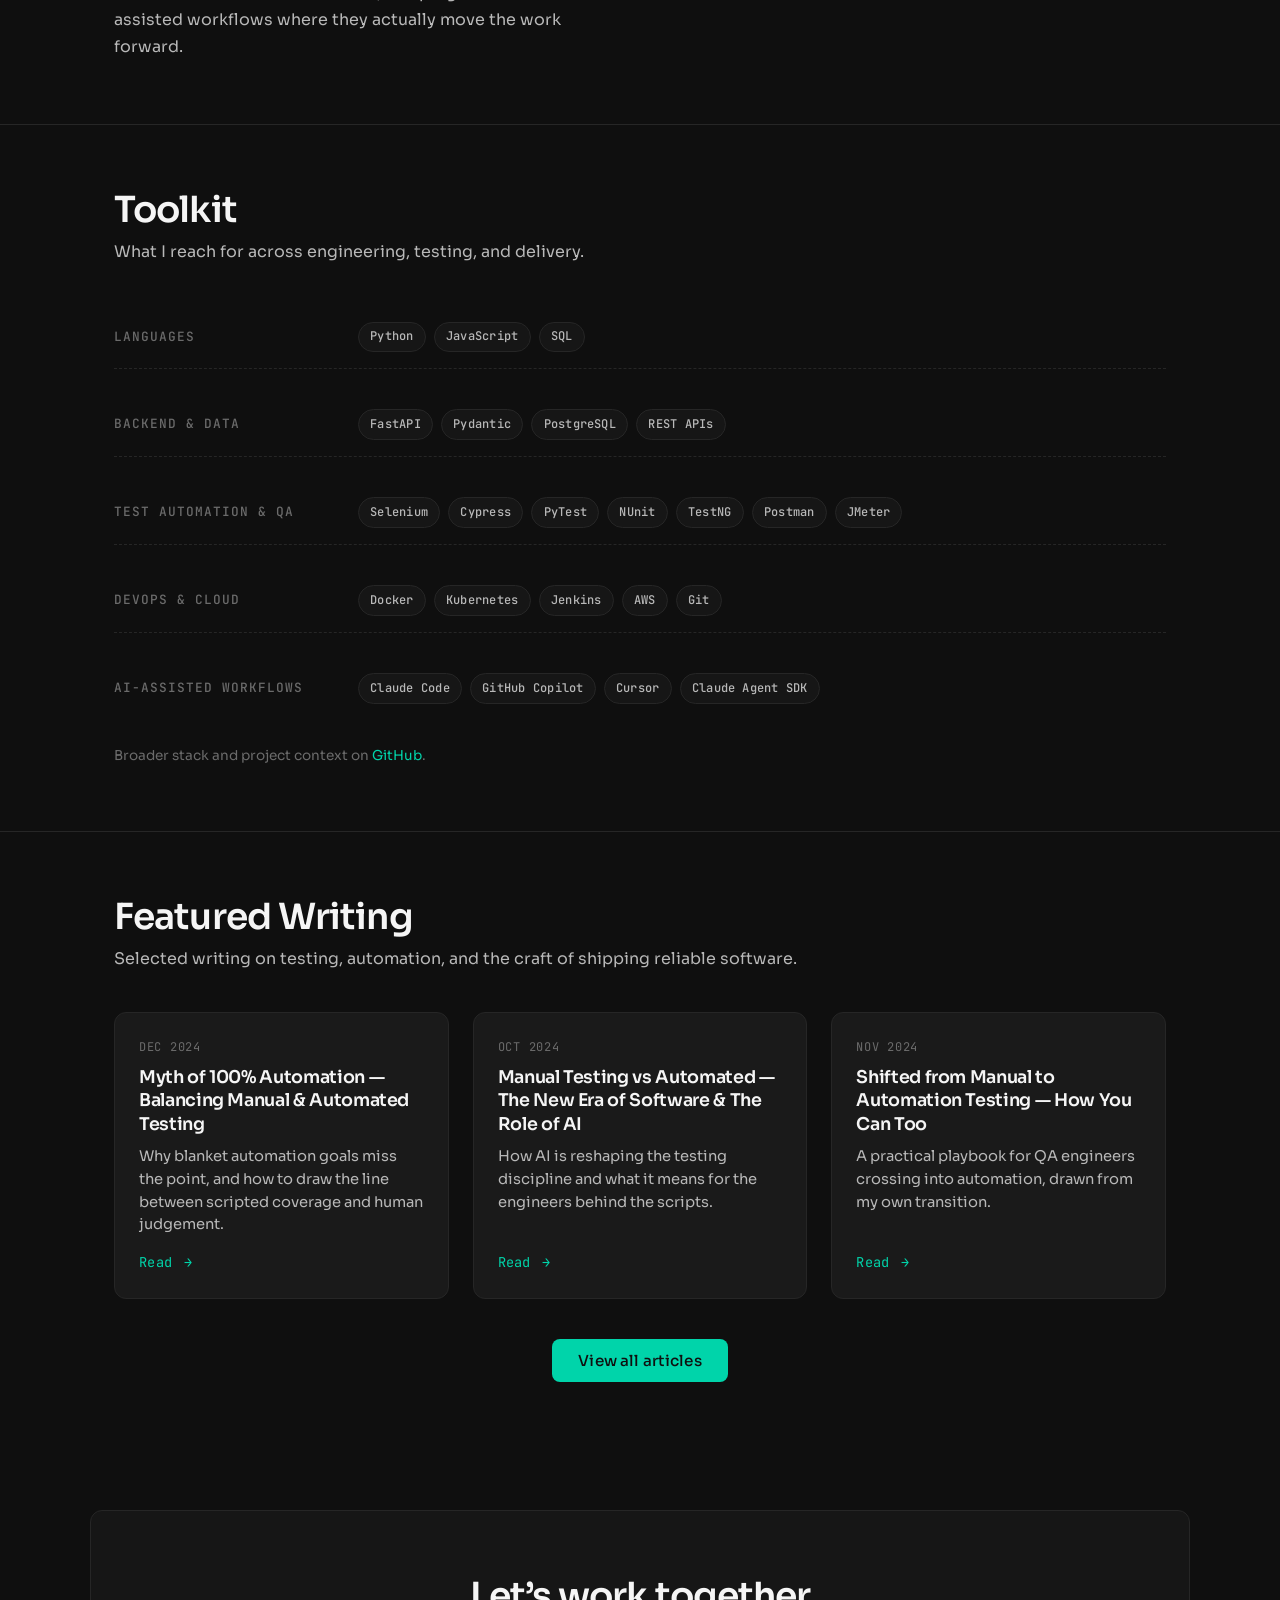
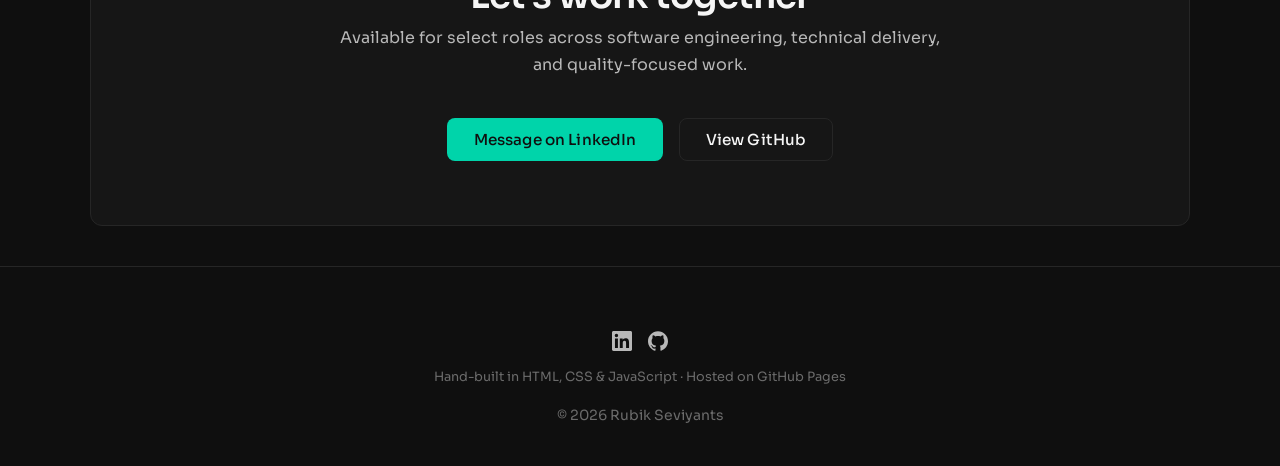
==== commit 987f212f: "Update OZBO references to Planvera in case study and project details for consistency" ====
--- a/index.html
+++ b/index.html
@@ -78,7 +78,7 @@
 
           <article class="work-card card">
             <p class="article-date">Engineering + QA</p>
-            <h3 class="article-title">OZBO</h3>
+            <h3 class="article-title">Planvera</h3>
             <p class="article-snippet">Full-stack workforce scheduling platform delivered from architecture to launch &mdash; sole engineer, planner, and quality owner across a real production deployment.</p>
             <a class="article-link" href="ozbo.html">Case Study <span aria-hidden="true">&rarr;</span></a>
           </article>
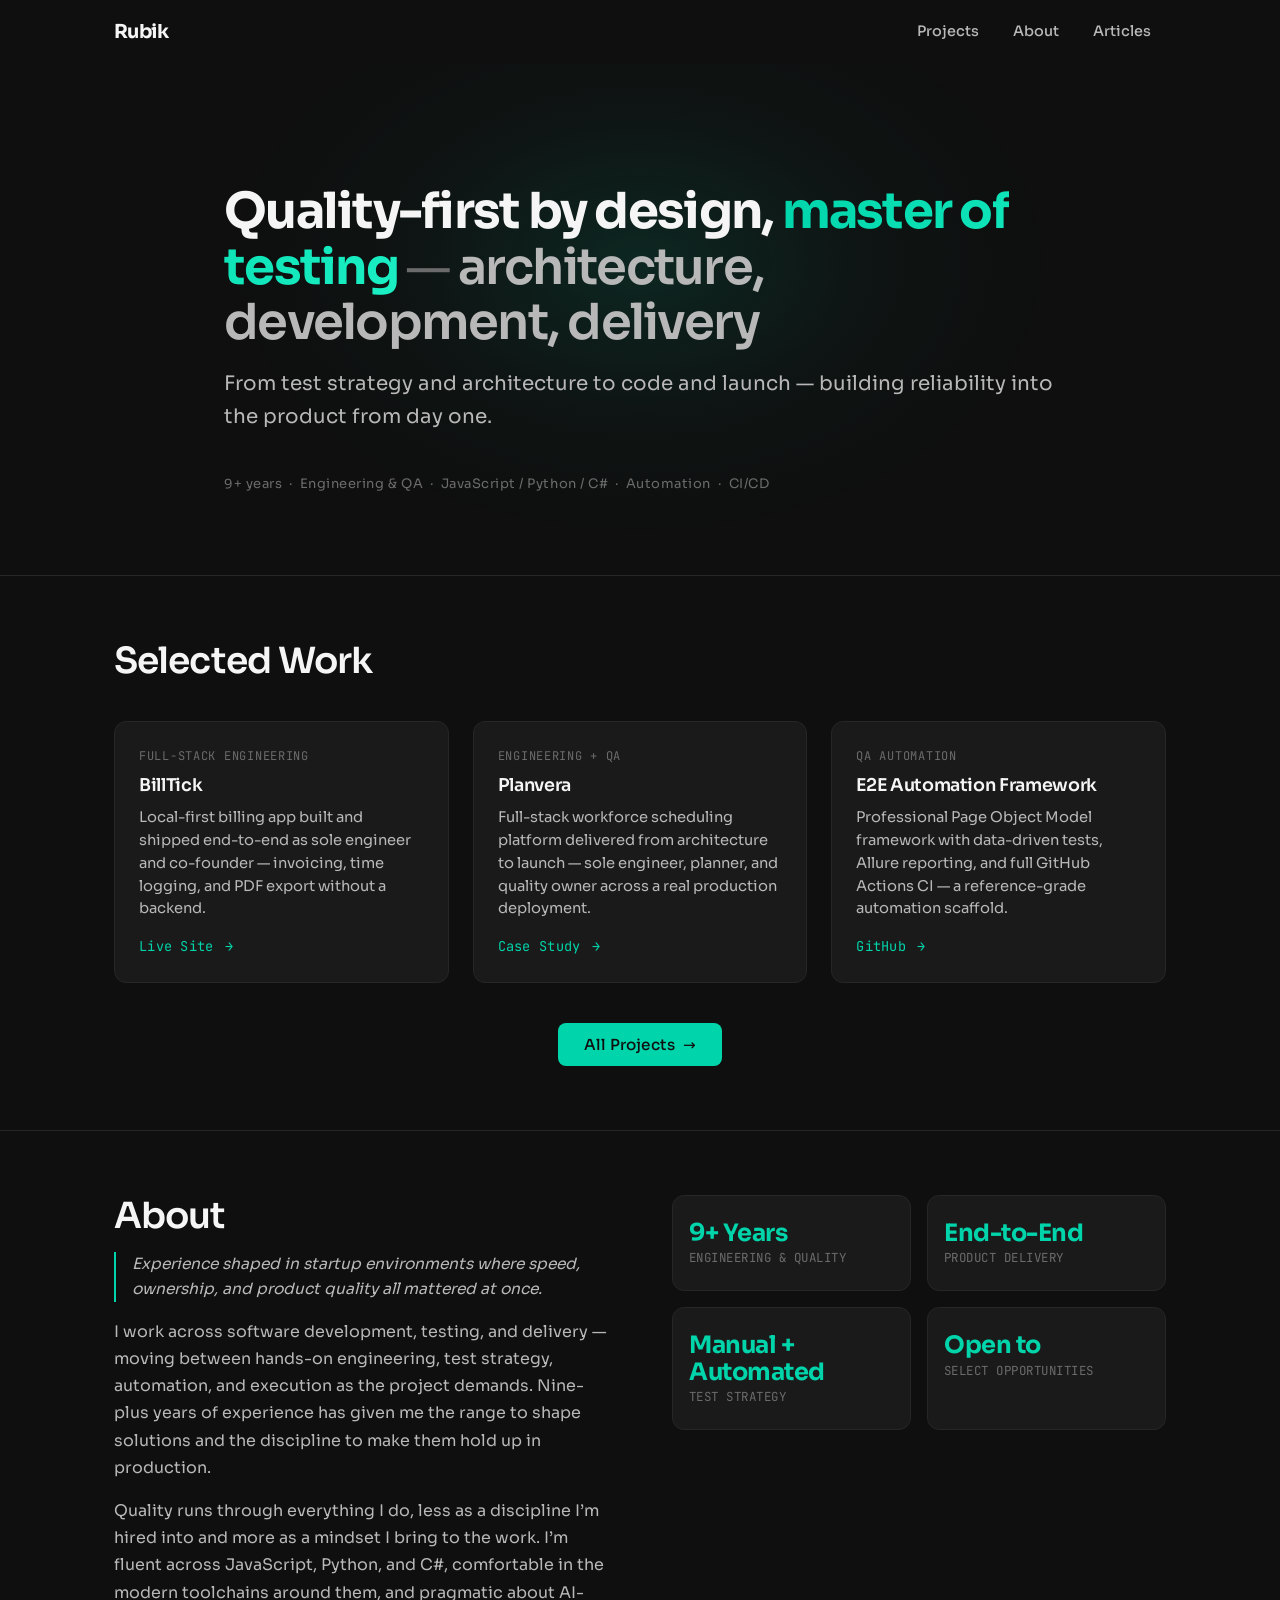
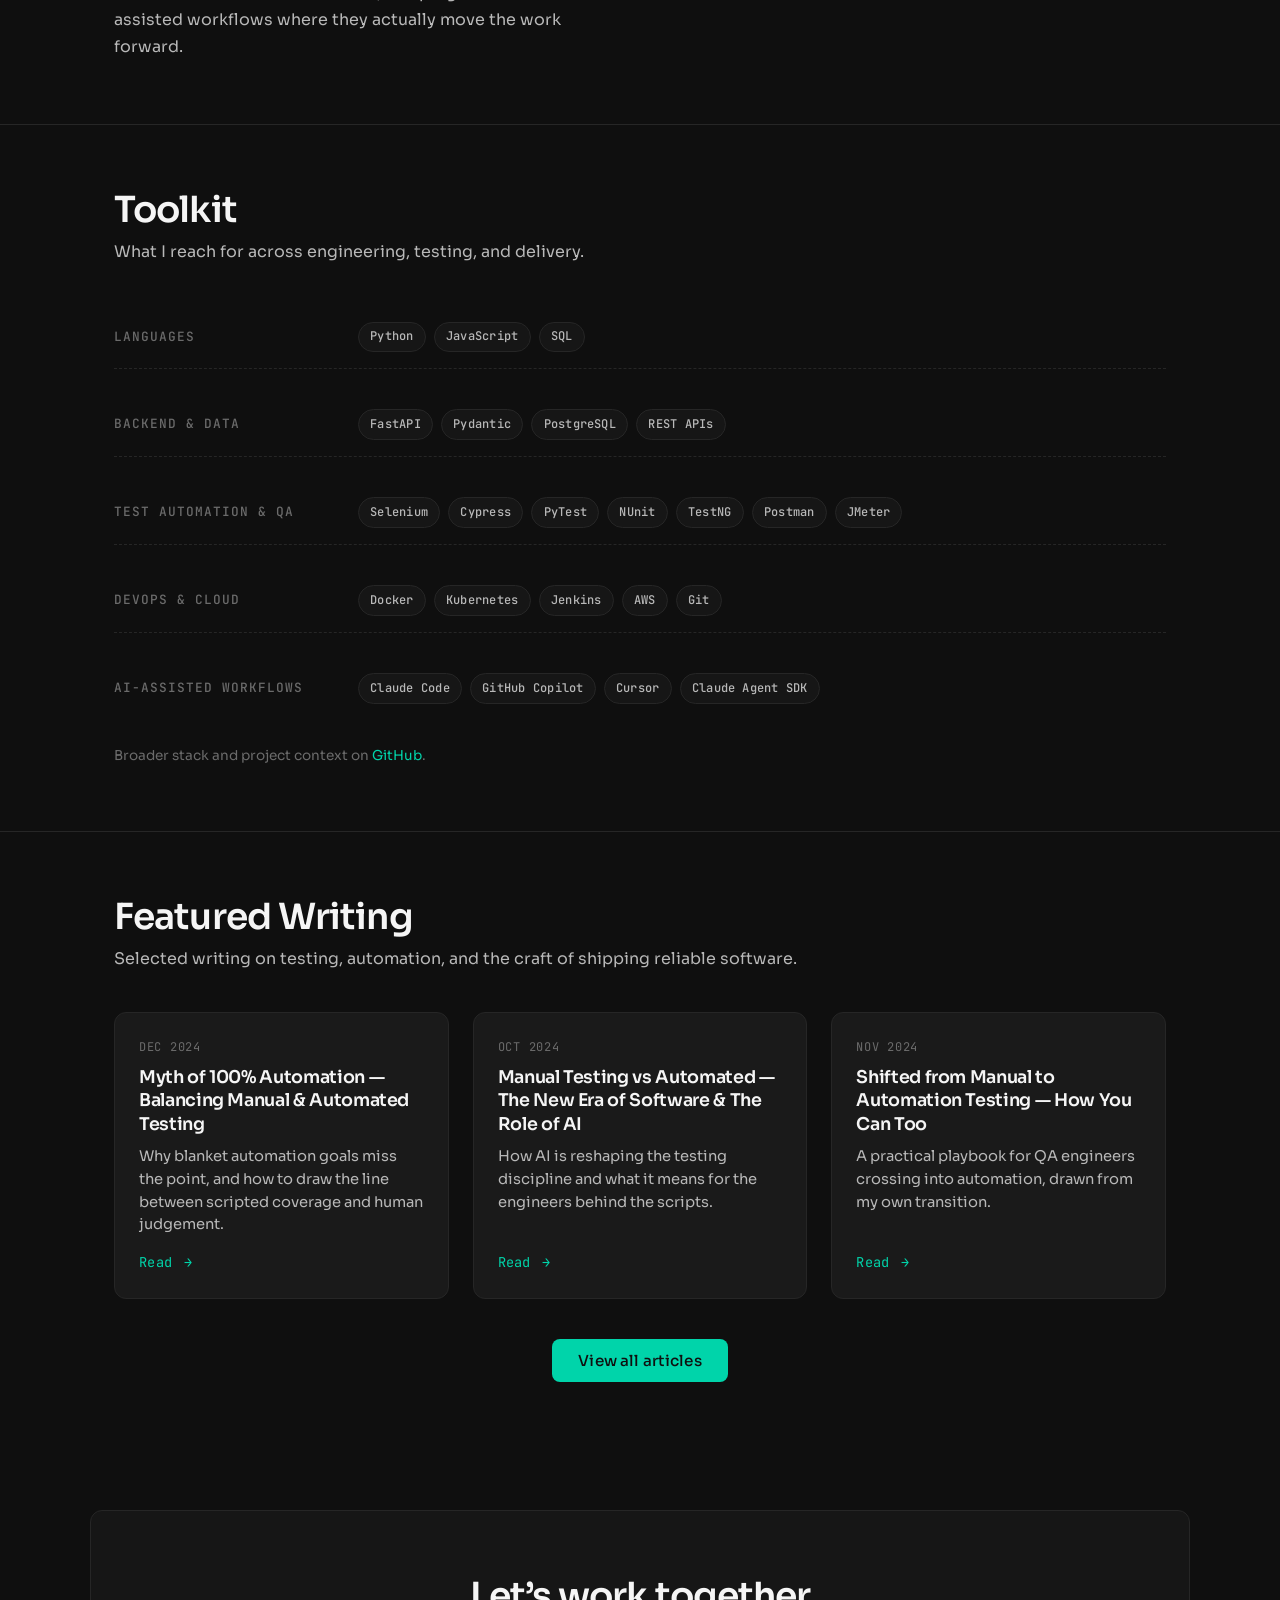
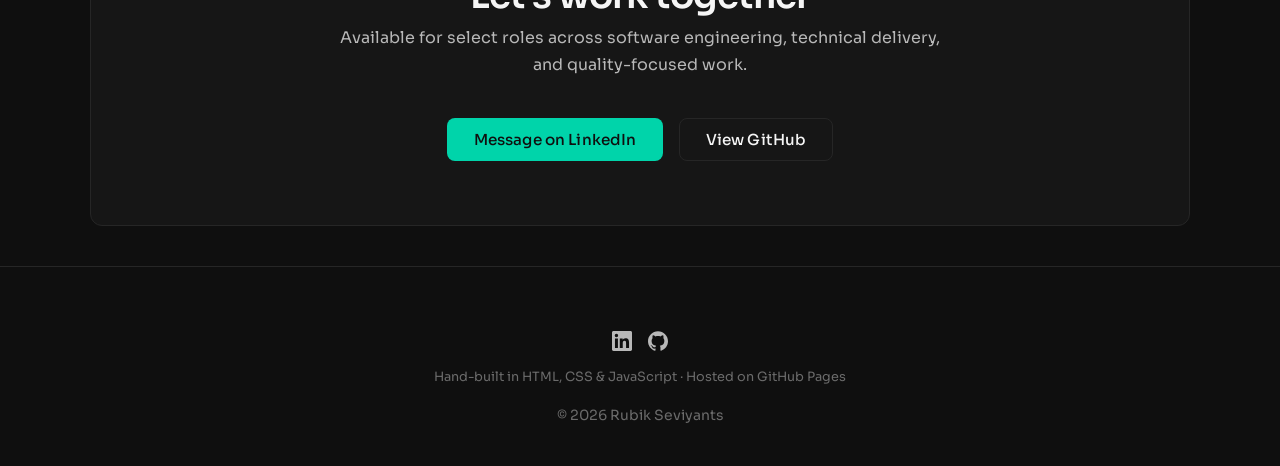
==== commit ef2116c6: "Update hero section title and subtitle for improved clarity and relevance" ====
--- a/index.html
+++ b/index.html
@@ -43,16 +43,16 @@
     <section class="hero">
       <div class="container hero-inner">
         <h1 class="hero-title">
-          Full-stack by design, <span class="hero-title-accent">master of testing</span>
+          Quality-first by design, <span class="hero-title-accent">master of testing</span>
           <span class="hero-amp">&mdash;</span>
           <span class="hero-title-dim">architecture, development, delivery</span>
         </h1>
         <p class="hero-subtitle">
-          From test strategy and architecture to code and launch &mdash; owning product quality end&#8209;to&#8209;end.
+          From test strategy and architecture to code and launch &mdash; building reliability into the product from day one.
         </p>
 
         <p class="hero-strip">
-          Engineering &nbsp;&middot;&nbsp; Quality Strategy &nbsp;&middot;&nbsp; Product Delivery &nbsp;&middot;&nbsp; Automation &nbsp;&middot;&nbsp; Modern Tooling
+          9+ years &nbsp;&middot;&nbsp; Engineering &amp; QA &nbsp;&middot;&nbsp; JavaScript / Python / C# &nbsp;&middot;&nbsp; Automation &nbsp;&middot;&nbsp; CI/CD
         </p>
 
       </div>
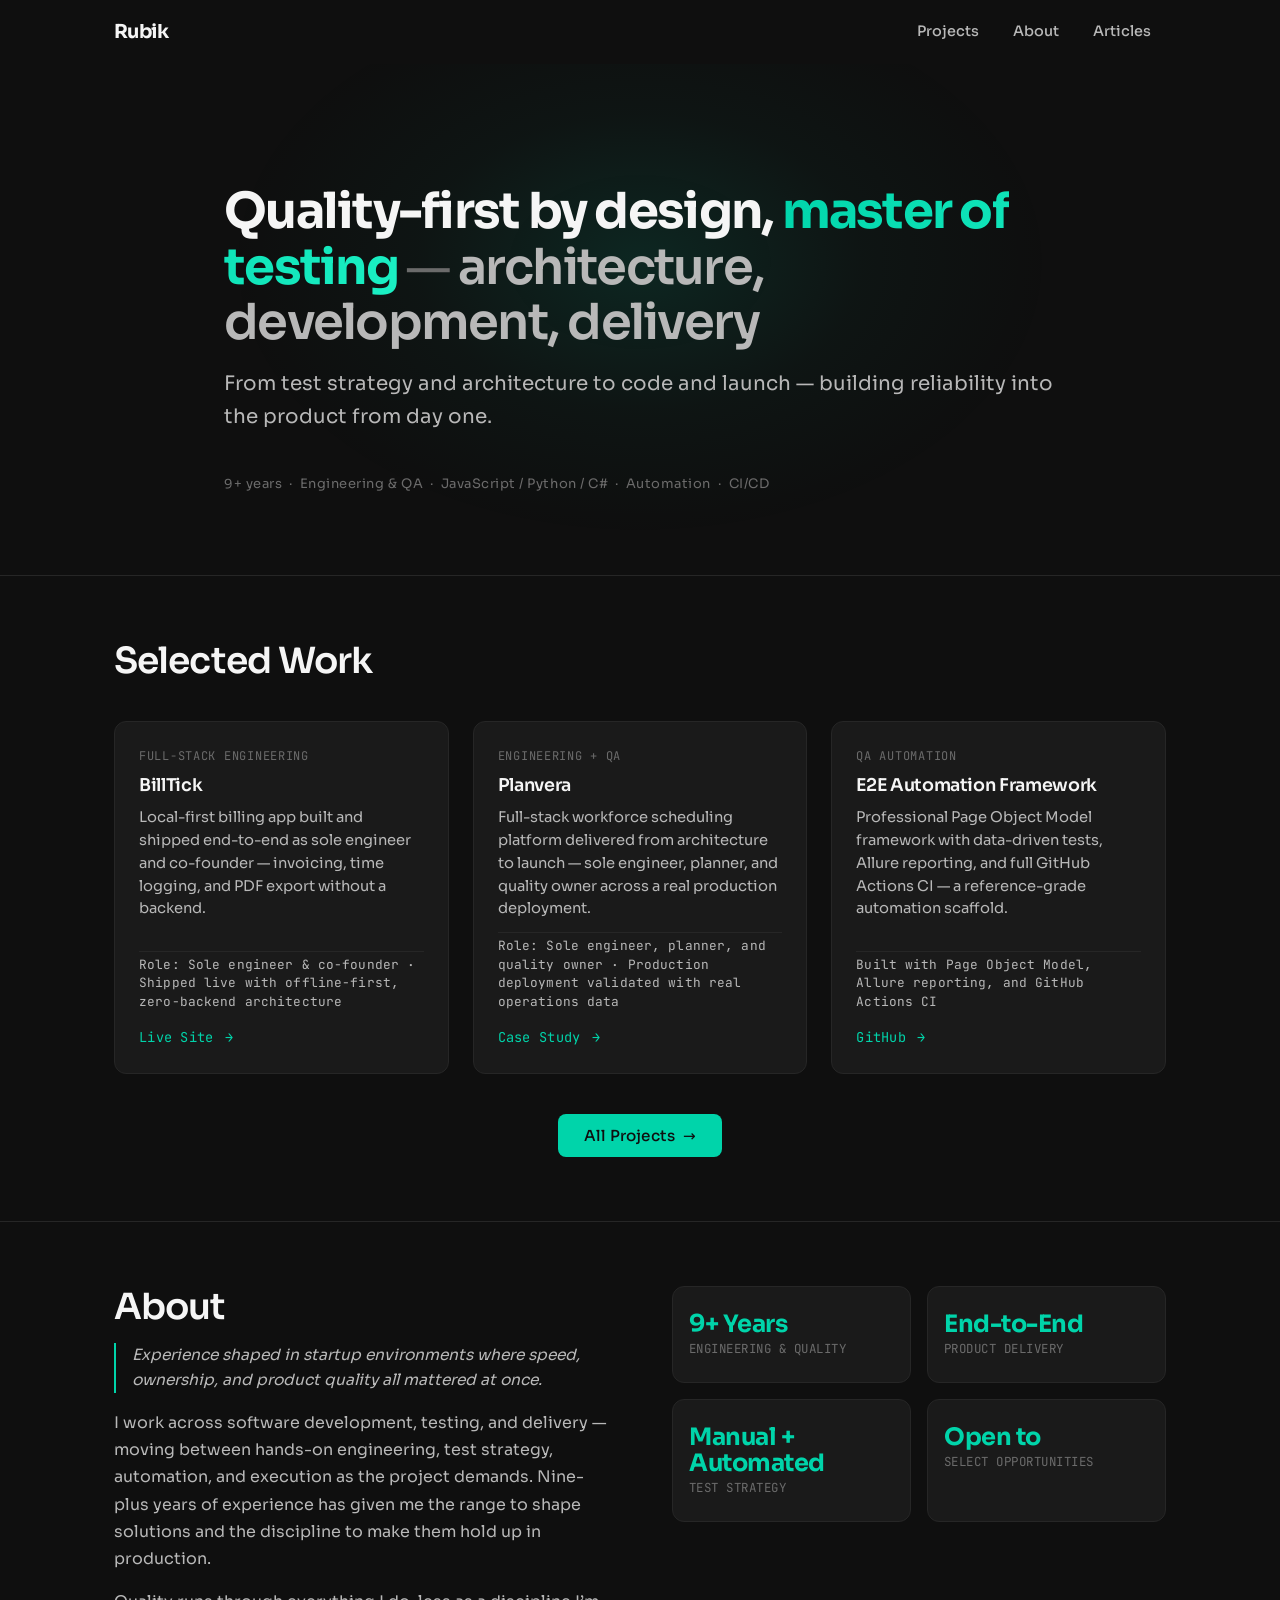
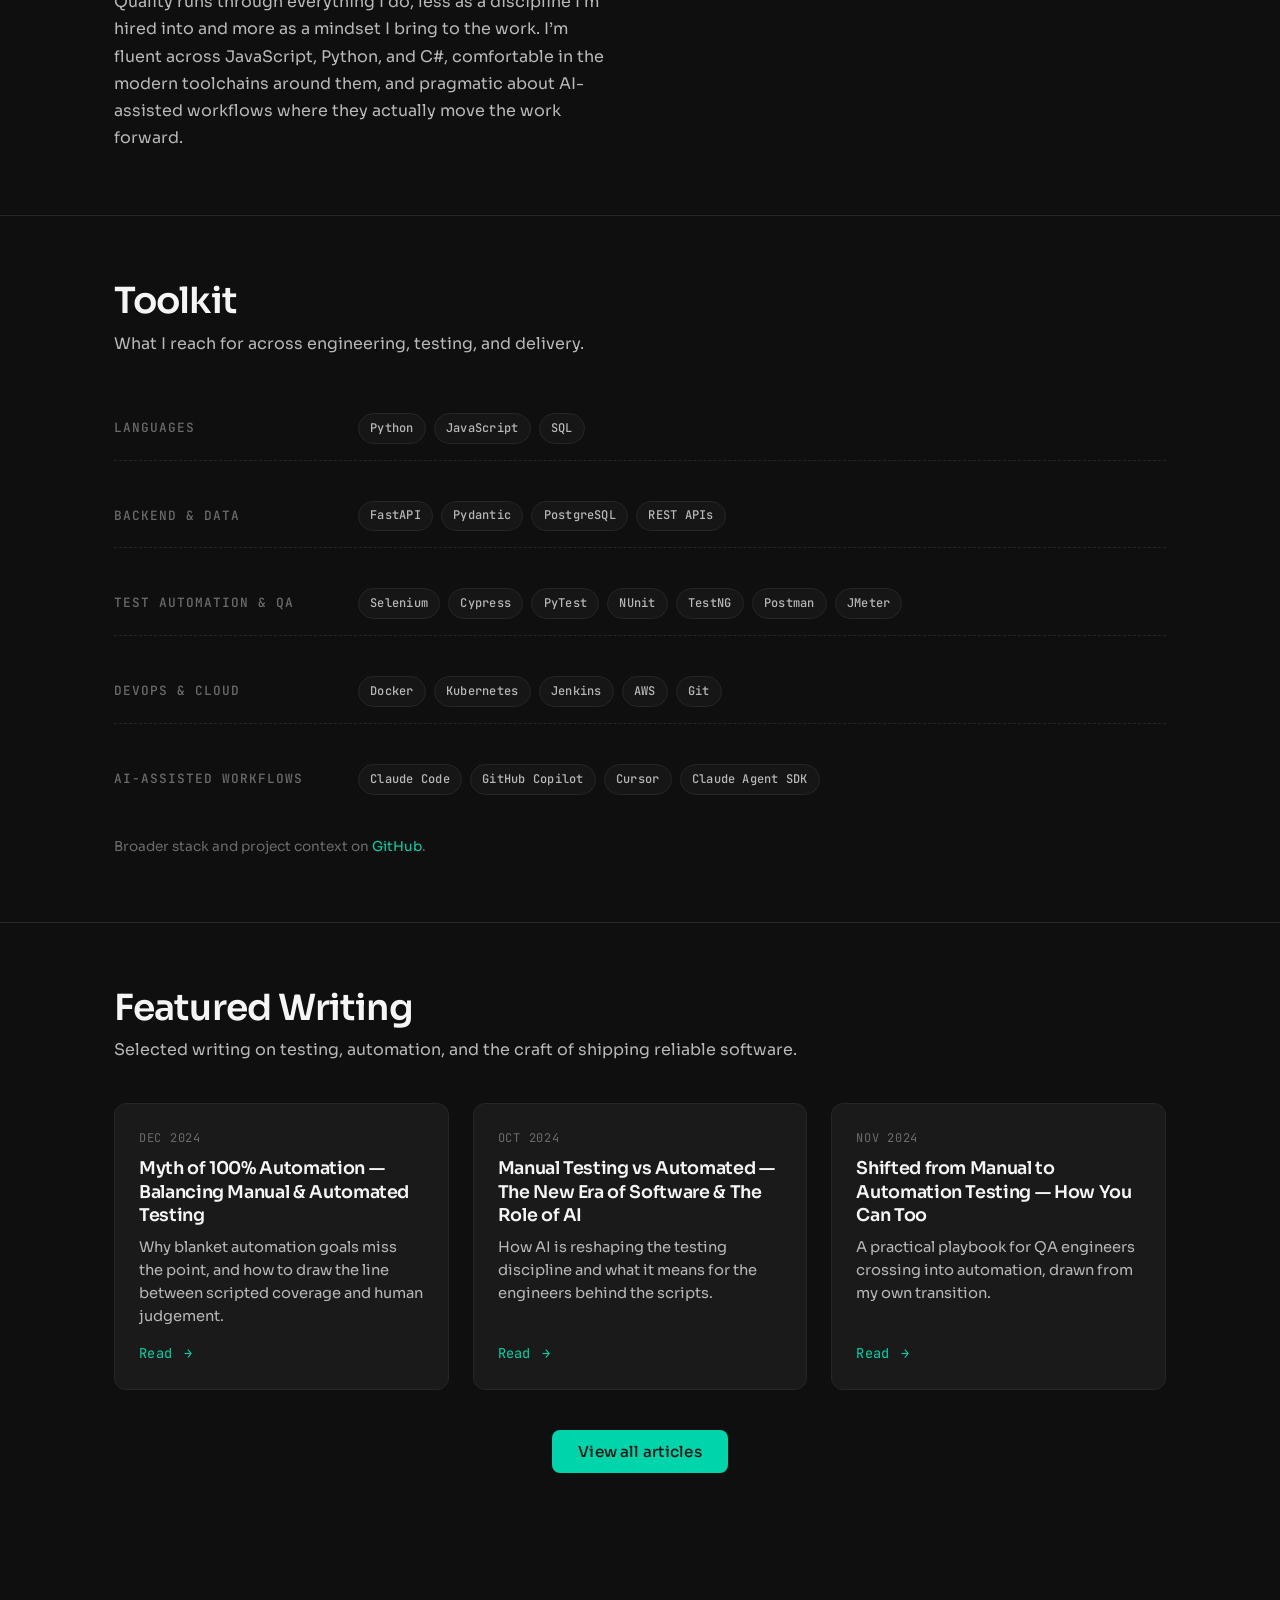
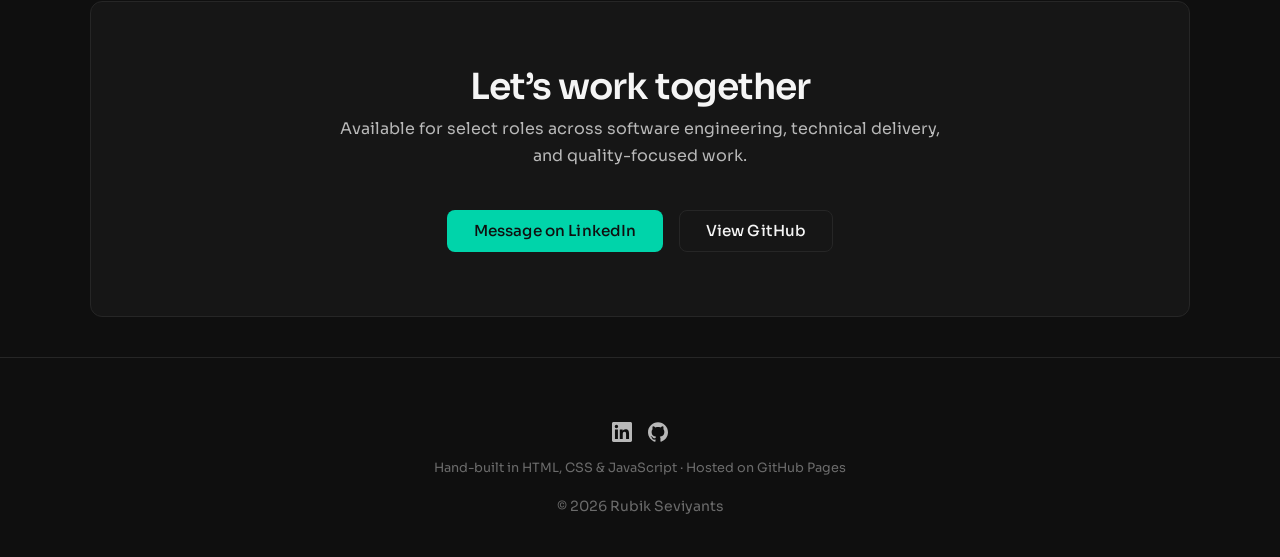
==== commit af8aed6d: "Add card-proof class and role descriptions to project articles for enhanced clarity" ====
--- a/index.html
+++ b/index.html
@@ -73,6 +73,7 @@
             <p class="article-date">Full-Stack Engineering</p>
             <h3 class="article-title">BillTick</h3>
             <p class="article-snippet">Local-first billing app built and shipped end-to-end as sole engineer and co-founder &mdash; invoicing, time logging, and PDF export without a backend.</p>
+            <p class="card-proof">Role: Sole engineer &amp; co-founder &middot; Shipped live with offline-first, zero-backend architecture</p>
             <a class="article-link" href="https://www.billtick.co" target="_blank" rel="noopener noreferrer">Live Site <span aria-hidden="true">&rarr;</span></a>
           </article>
 
@@ -80,6 +81,7 @@
             <p class="article-date">Engineering + QA</p>
             <h3 class="article-title">Planvera</h3>
             <p class="article-snippet">Full-stack workforce scheduling platform delivered from architecture to launch &mdash; sole engineer, planner, and quality owner across a real production deployment.</p>
+            <p class="card-proof">Role: Sole engineer, planner, and quality owner &middot; Production deployment validated with real operations data</p>
             <a class="article-link" href="ozbo.html">Case Study <span aria-hidden="true">&rarr;</span></a>
           </article>
 
@@ -87,6 +89,7 @@
             <p class="article-date">QA Automation</p>
             <h3 class="article-title">E2E Automation Framework</h3>
             <p class="article-snippet">Professional Page Object Model framework with data-driven tests, Allure reporting, and full GitHub Actions CI &mdash; a reference-grade automation scaffold.</p>
+            <p class="card-proof">Built with Page Object Model, Allure reporting, and GitHub Actions CI</p>
             <a class="article-link" href="https://github.com/ru8ik/e2e-automation-testing-framework" target="_blank" rel="noopener noreferrer">GitHub <span aria-hidden="true">&rarr;</span></a>
           </article>
         </div>
--- a/css/home.css
+++ b/css/home.css
@@ -370,6 +370,17 @@
   flex-grow: 1;
 }
 
+.card-proof {
+  font-size: 0.8rem;
+  color: var(--text-tertiary, var(--text-secondary));
+  font-family: var(--font-mono);
+  letter-spacing: 0.01em;
+  line-height: 1.45;
+  margin-top: var(--space-xs, 0.5rem);
+  padding-top: var(--space-xs, 0.5rem);
+  border-top: 1px solid var(--border, rgba(255,255,255,0.08));
+}
+
 .article-link {
   font-family: var(--font-mono);
   font-size: 0.85rem;
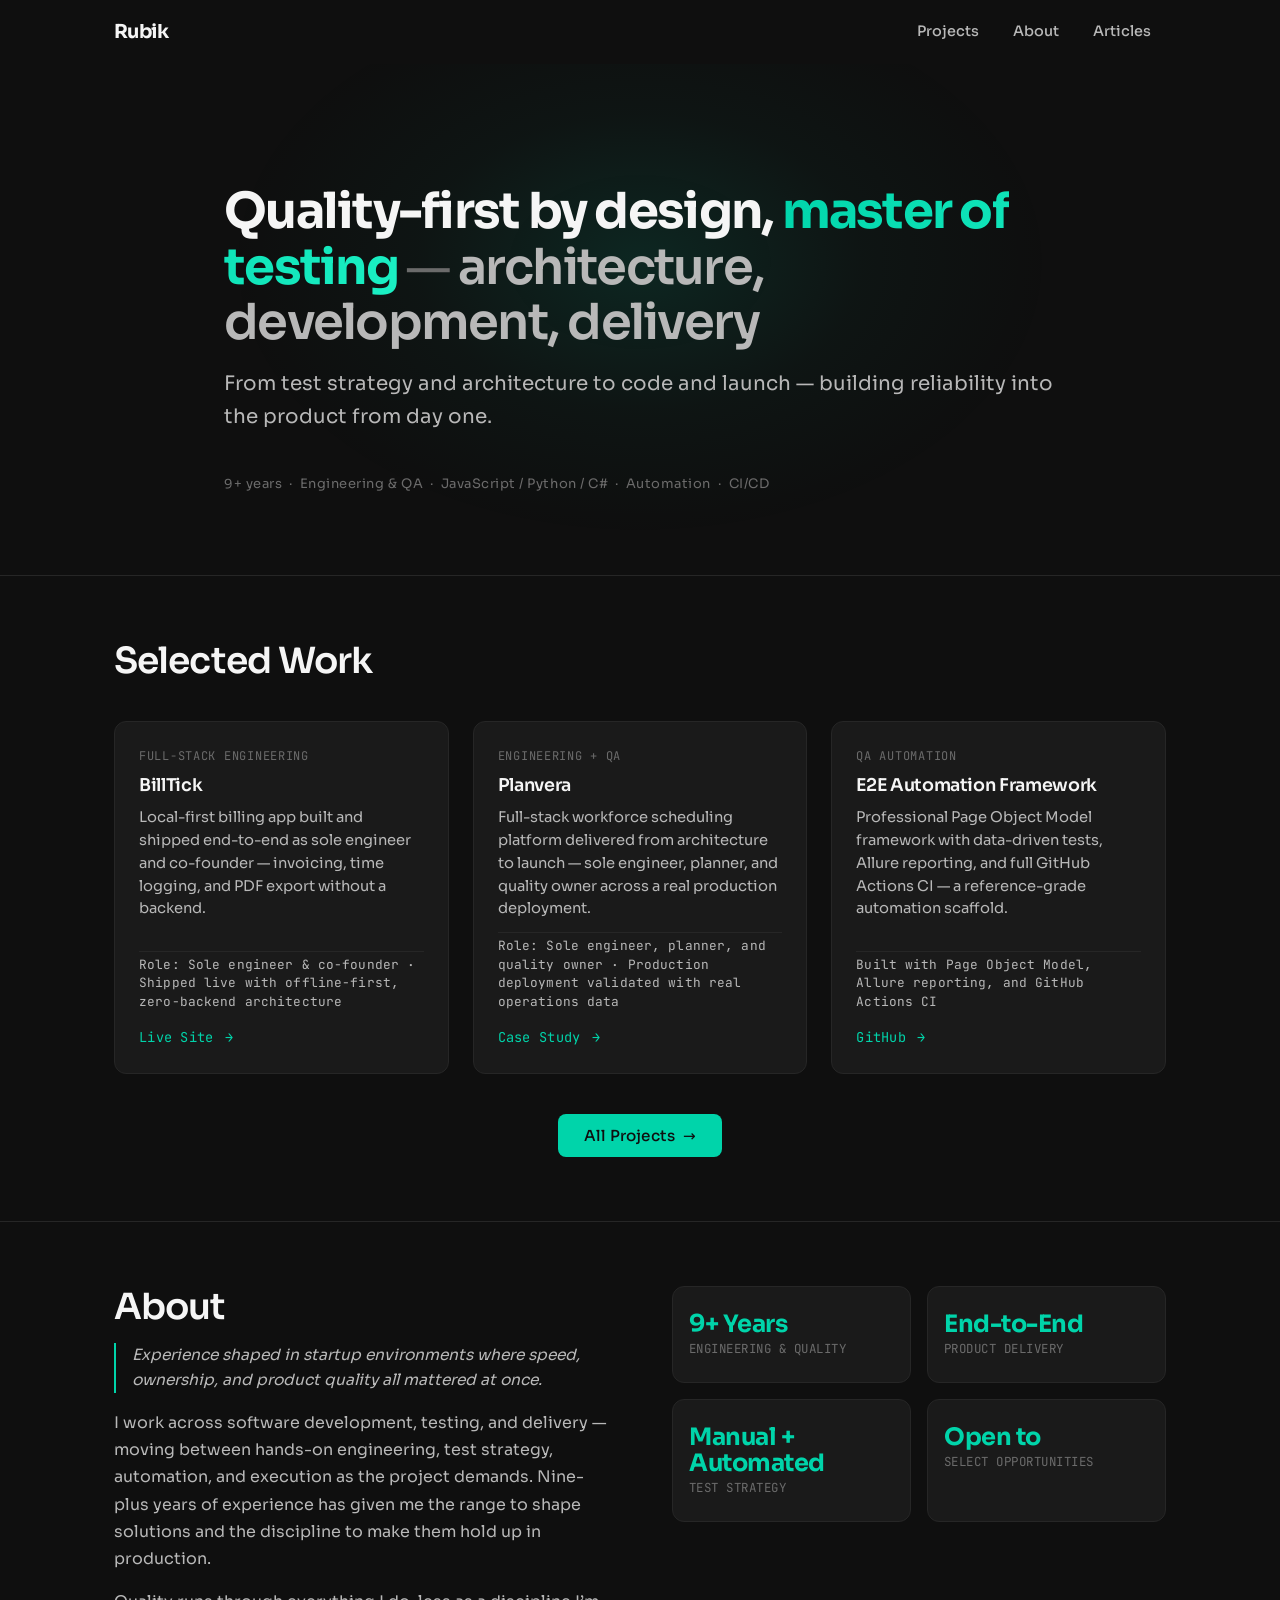
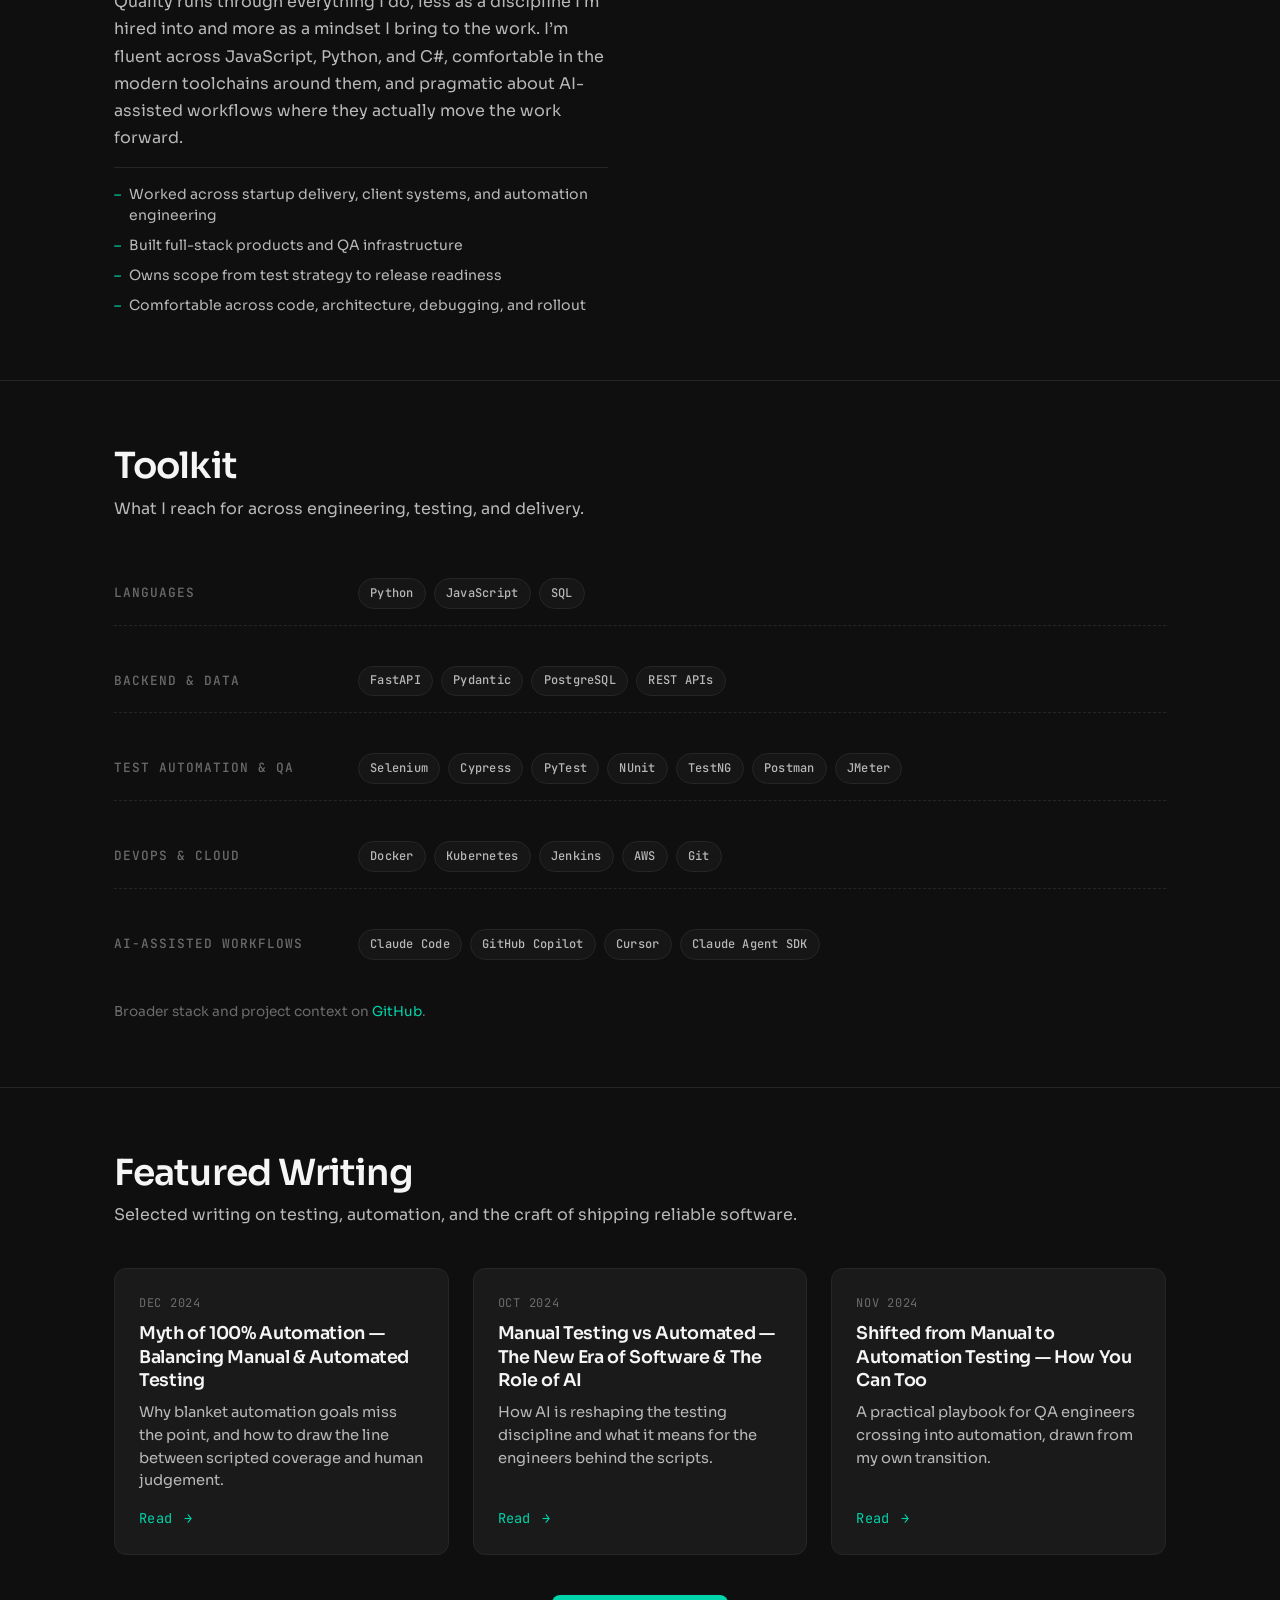
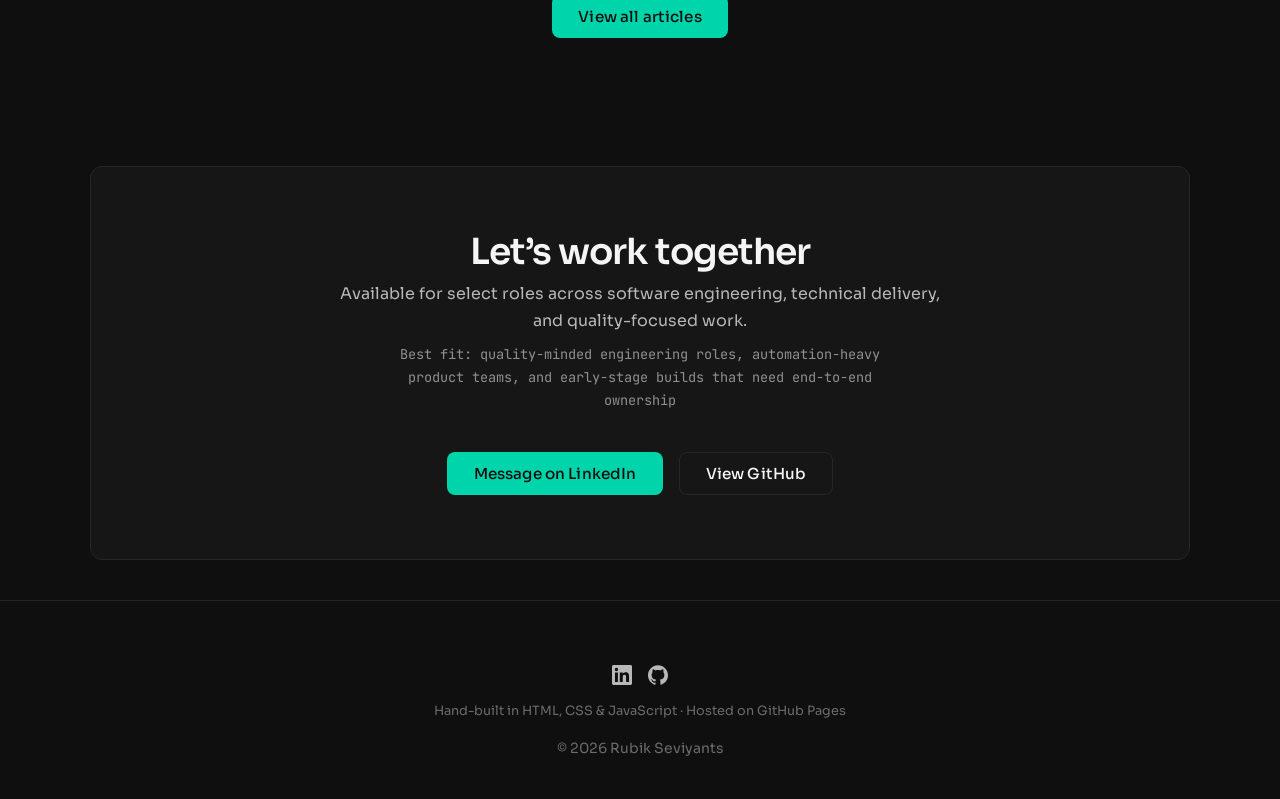
==== commit 7e523c51: "Add about-proof section to highlight key experience and skills" ====
--- a/index.html
+++ b/index.html
@@ -121,6 +121,13 @@
             bring to the work. I&rsquo;m fluent across JavaScript, Python, and C#, comfortable in the modern
             toolchains around them, and pragmatic about AI-assisted workflows where they actually move the work forward.
           </p>
+
+          <ul class="about-proof">
+            <li>Worked across startup delivery, client systems, and automation engineering</li>
+            <li>Built full-stack products and QA infrastructure</li>
+            <li>Owns scope from test strategy to release readiness</li>
+            <li>Comfortable across code, architecture, debugging, and rollout</li>
+          </ul>
         </div>
 
         <div class="stats-grid" role="list">
@@ -279,6 +286,7 @@
         <p class="contact-subtitle">
           Available for select roles across software engineering, technical delivery, and quality-focused work.
         </p>
+        <p class="contact-fit">Best fit: quality-minded engineering roles, automation-heavy product teams, and early-stage builds that need end-to-end ownership</p>
         <div class="contact-actions">
           <a href="https://www.linkedin.com/in/ru8ik/" target="_blank" rel="noopener noreferrer" class="btn-primary">Message on LinkedIn</a>
           <a href="https://github.com/ru8ik" target="_blank" rel="noopener noreferrer" class="btn-secondary">View GitHub</a>
--- a/css/home.css
+++ b/css/home.css
@@ -215,6 +215,32 @@
   margin-top: var(--space-md);
 }
 
+.about-proof {
+  list-style: none;
+  padding: 0;
+  margin-top: var(--space-md);
+  border-top: 1px solid var(--border, rgba(255,255,255,0.08));
+  padding-top: var(--space-md);
+  display: flex;
+  flex-direction: column;
+  gap: 0.55rem;
+}
+
+.about-proof li {
+  font-size: 0.88rem;
+  color: var(--text-secondary);
+  padding-left: 1.1em;
+  position: relative;
+  line-height: 1.5;
+}
+
+.about-proof li::before {
+  content: "–";
+  position: absolute;
+  left: 0;
+  color: var(--accent);
+}
+
 .stats-grid {
   display: grid;
   grid-template-columns: repeat(2, 1fr);
@@ -439,8 +465,17 @@
 
 .contact-subtitle {
   color: var(--text-secondary);
+  margin: 0 auto var(--space-sm);
+  max-width: 52ch;
+}
+
+.contact-fit {
+  font-size: 0.85rem;
+  font-family: var(--font-mono);
+  color: var(--text-tertiary, var(--text-secondary));
   margin: 0 auto var(--space-xl);
-  max-width: 52ch;
+  max-width: 60ch;
+  opacity: 0.75;
 }
 
 .contact-actions {
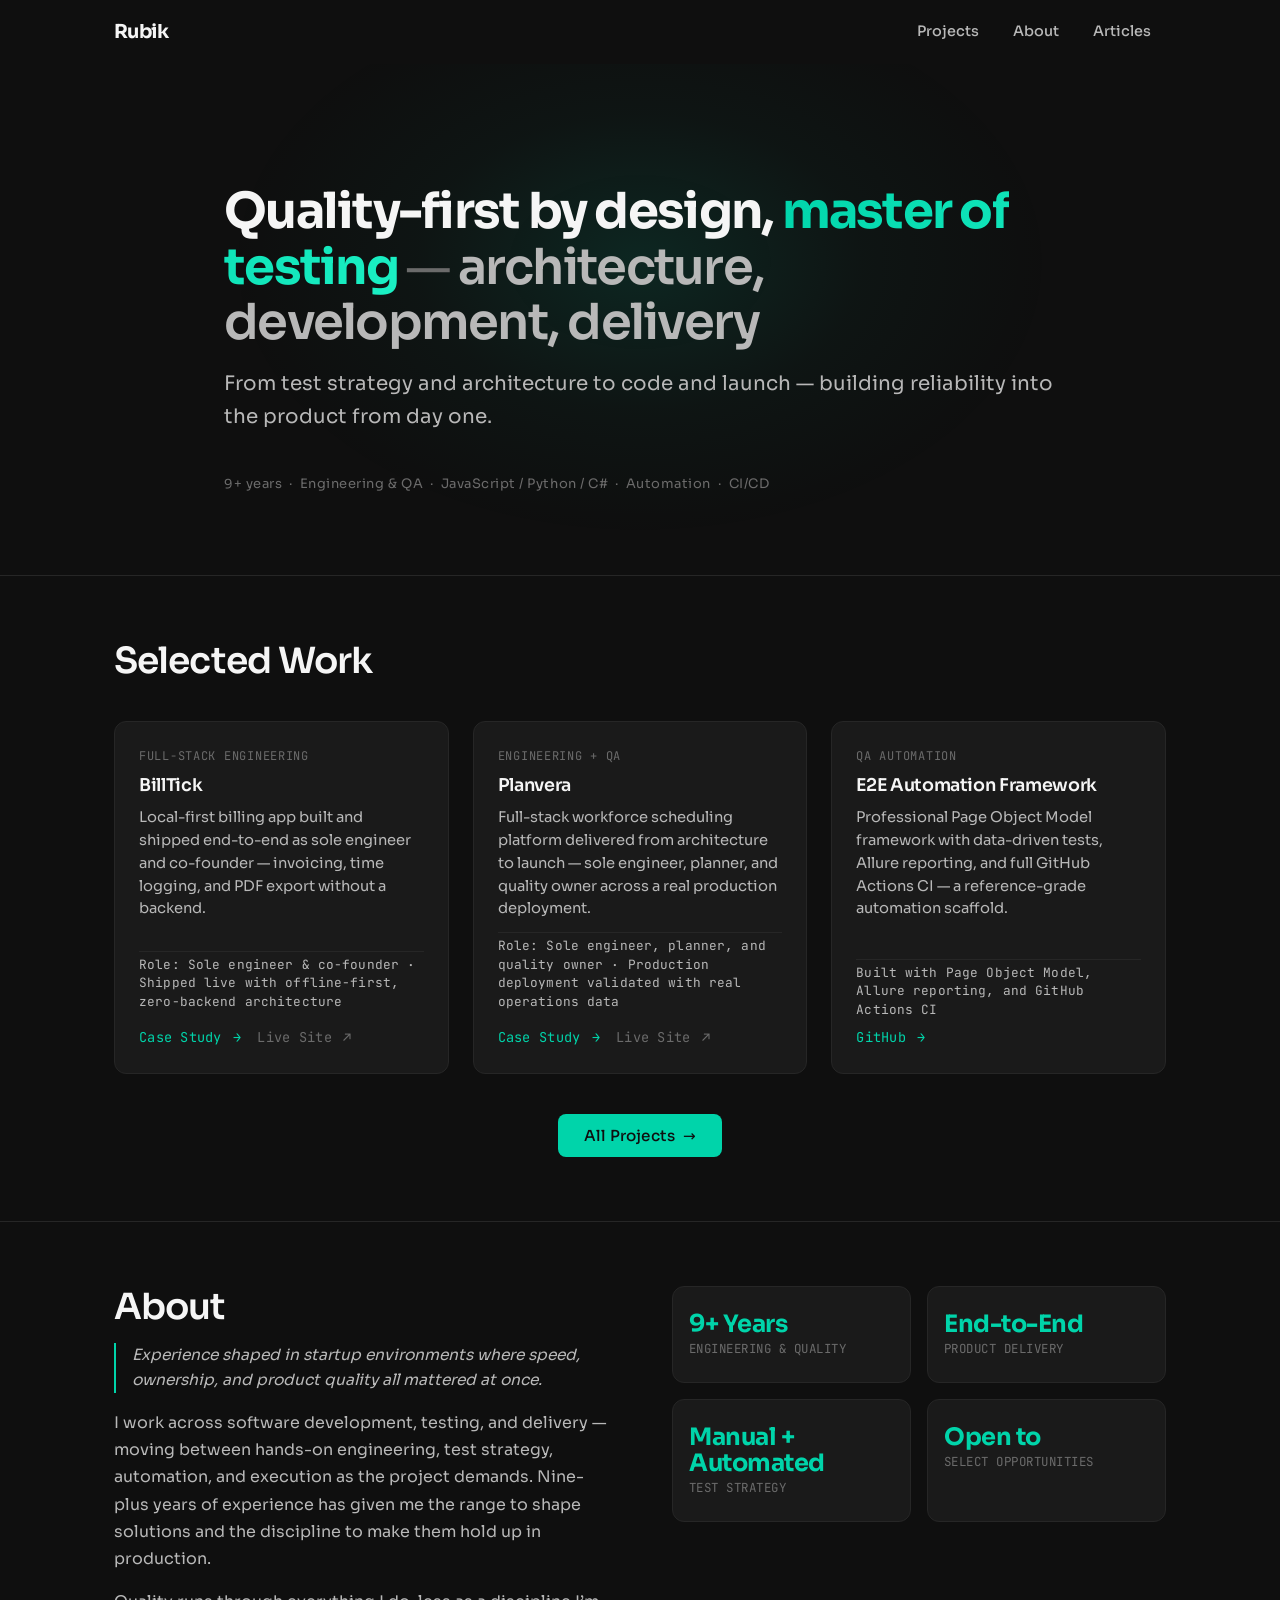
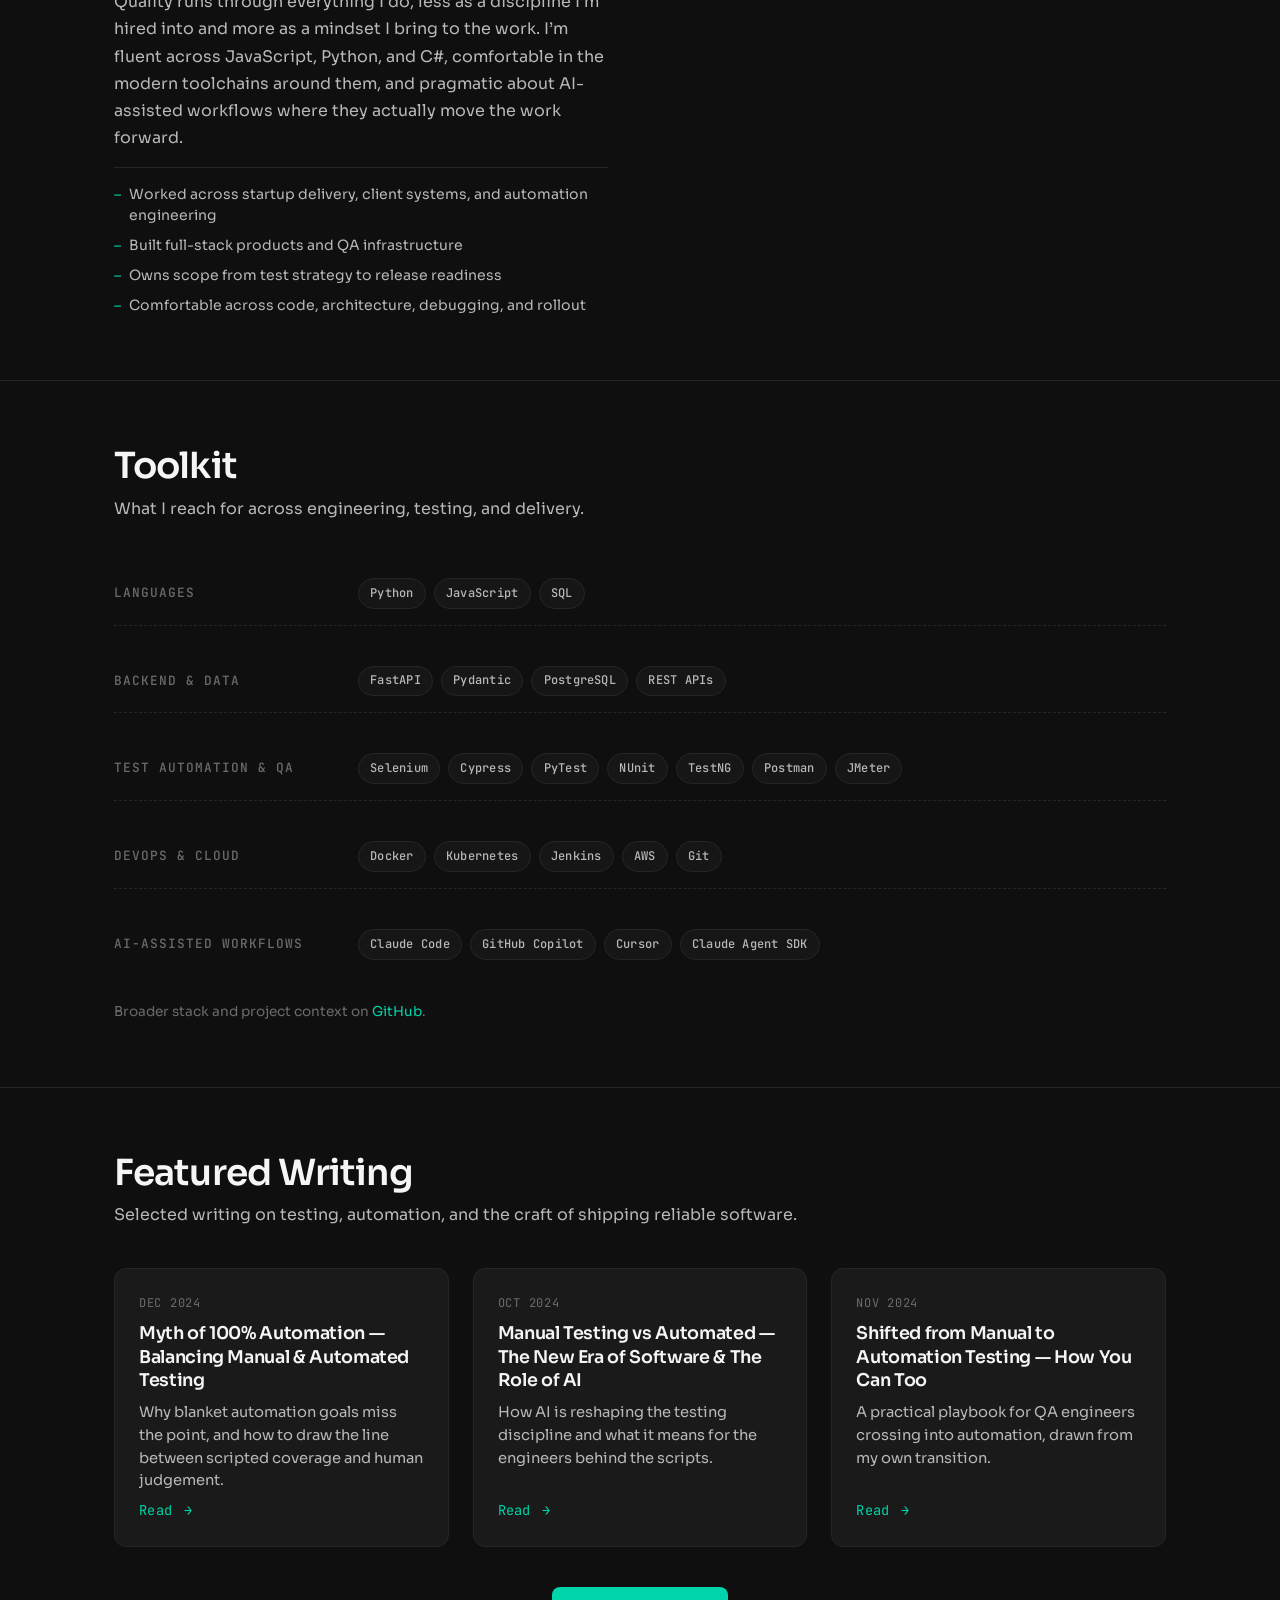
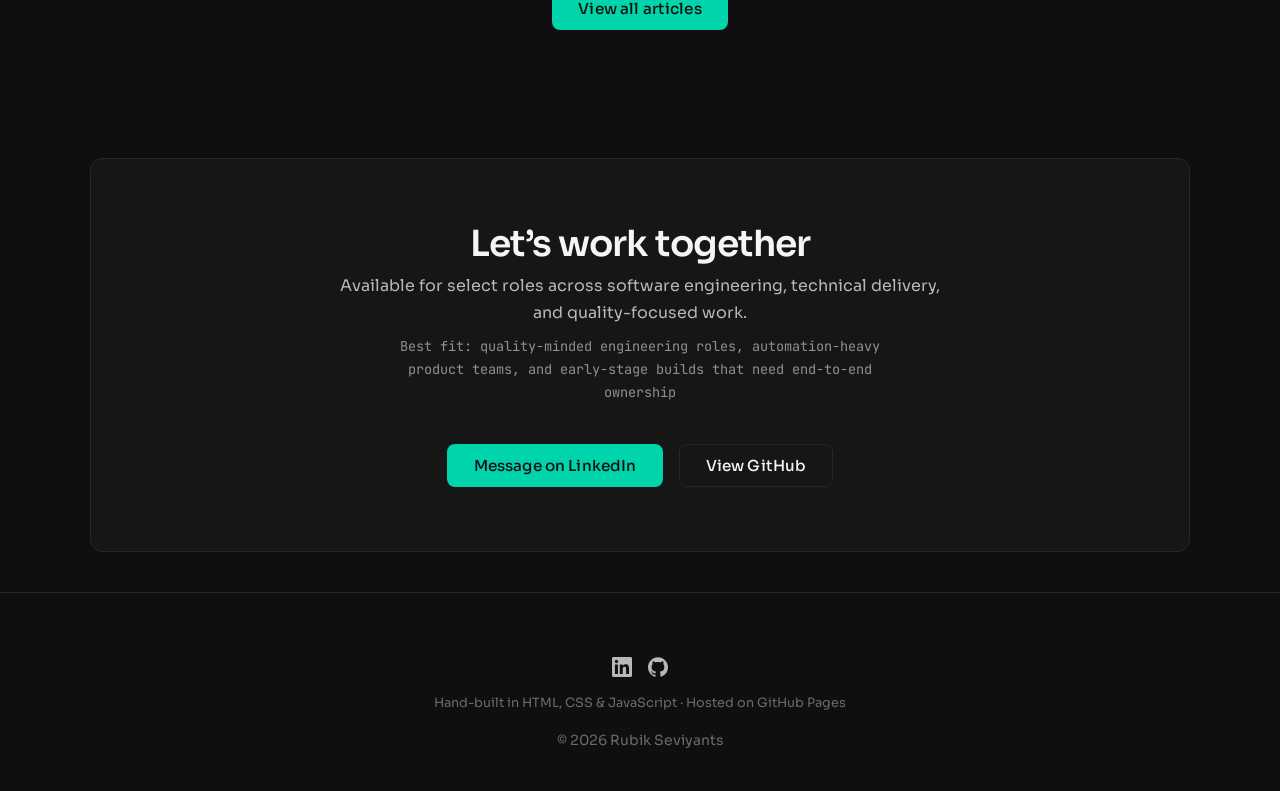
==== commit b99b5058: "Add case study pages for BillTick and Planvera - Created billtick.html detailing the local-first inv" ====
--- a/index.html
+++ b/index.html
@@ -74,7 +74,10 @@
             <h3 class="article-title">BillTick</h3>
             <p class="article-snippet">Local-first billing app built and shipped end-to-end as sole engineer and co-founder &mdash; invoicing, time logging, and PDF export without a backend.</p>
             <p class="card-proof">Role: Sole engineer &amp; co-founder &middot; Shipped live with offline-first, zero-backend architecture</p>
-            <a class="article-link" href="https://www.billtick.co" target="_blank" rel="noopener noreferrer">Live Site <span aria-hidden="true">&rarr;</span></a>
+            <div class="work-card__links">
+              <a class="article-link" href="billtick.html">Case Study <span aria-hidden="true">&rarr;</span></a>
+              <a class="article-link article-link--secondary" href="https://www.billtick.co" target="_blank" rel="noopener noreferrer">Live Site <span aria-hidden="true">&#8599;</span></a>
+            </div>
           </article>
 
           <article class="work-card card">
@@ -82,7 +85,10 @@
             <h3 class="article-title">Planvera</h3>
             <p class="article-snippet">Full-stack workforce scheduling platform delivered from architecture to launch &mdash; sole engineer, planner, and quality owner across a real production deployment.</p>
             <p class="card-proof">Role: Sole engineer, planner, and quality owner &middot; Production deployment validated with real operations data</p>
-            <a class="article-link" href="ozbo.html">Case Study <span aria-hidden="true">&rarr;</span></a>
+            <div class="work-card__links">
+              <a class="article-link" href="planvera.html">Case Study <span aria-hidden="true">&rarr;</span></a>
+              <a class="article-link article-link--secondary" href="https://www.planvera.co" target="_blank" rel="noopener noreferrer">Live Site <span aria-hidden="true">&#8599;</span></a>
+            </div>
           </article>
 
           <article class="work-card card">
--- a/css/home.css
+++ b/css/home.css
@@ -407,13 +407,28 @@
   border-top: 1px solid var(--border, rgba(255,255,255,0.08));
 }
 
+.work-card__links {
+  display: flex;
+  flex-wrap: wrap;
+  gap: var(--space-md);
+  align-items: center;
+  margin-top: var(--space-sm);
+}
+
 .article-link {
   font-family: var(--font-mono);
   font-size: 0.85rem;
   color: var(--accent);
   letter-spacing: 0.02em;
-  margin-top: var(--space-sm);
   align-self: flex-start;
+}
+
+.article-link--secondary {
+  color: var(--text-muted);
+}
+
+.article-link--secondary:hover {
+  color: var(--text-primary);
 }
 
 .article-link:hover span {
